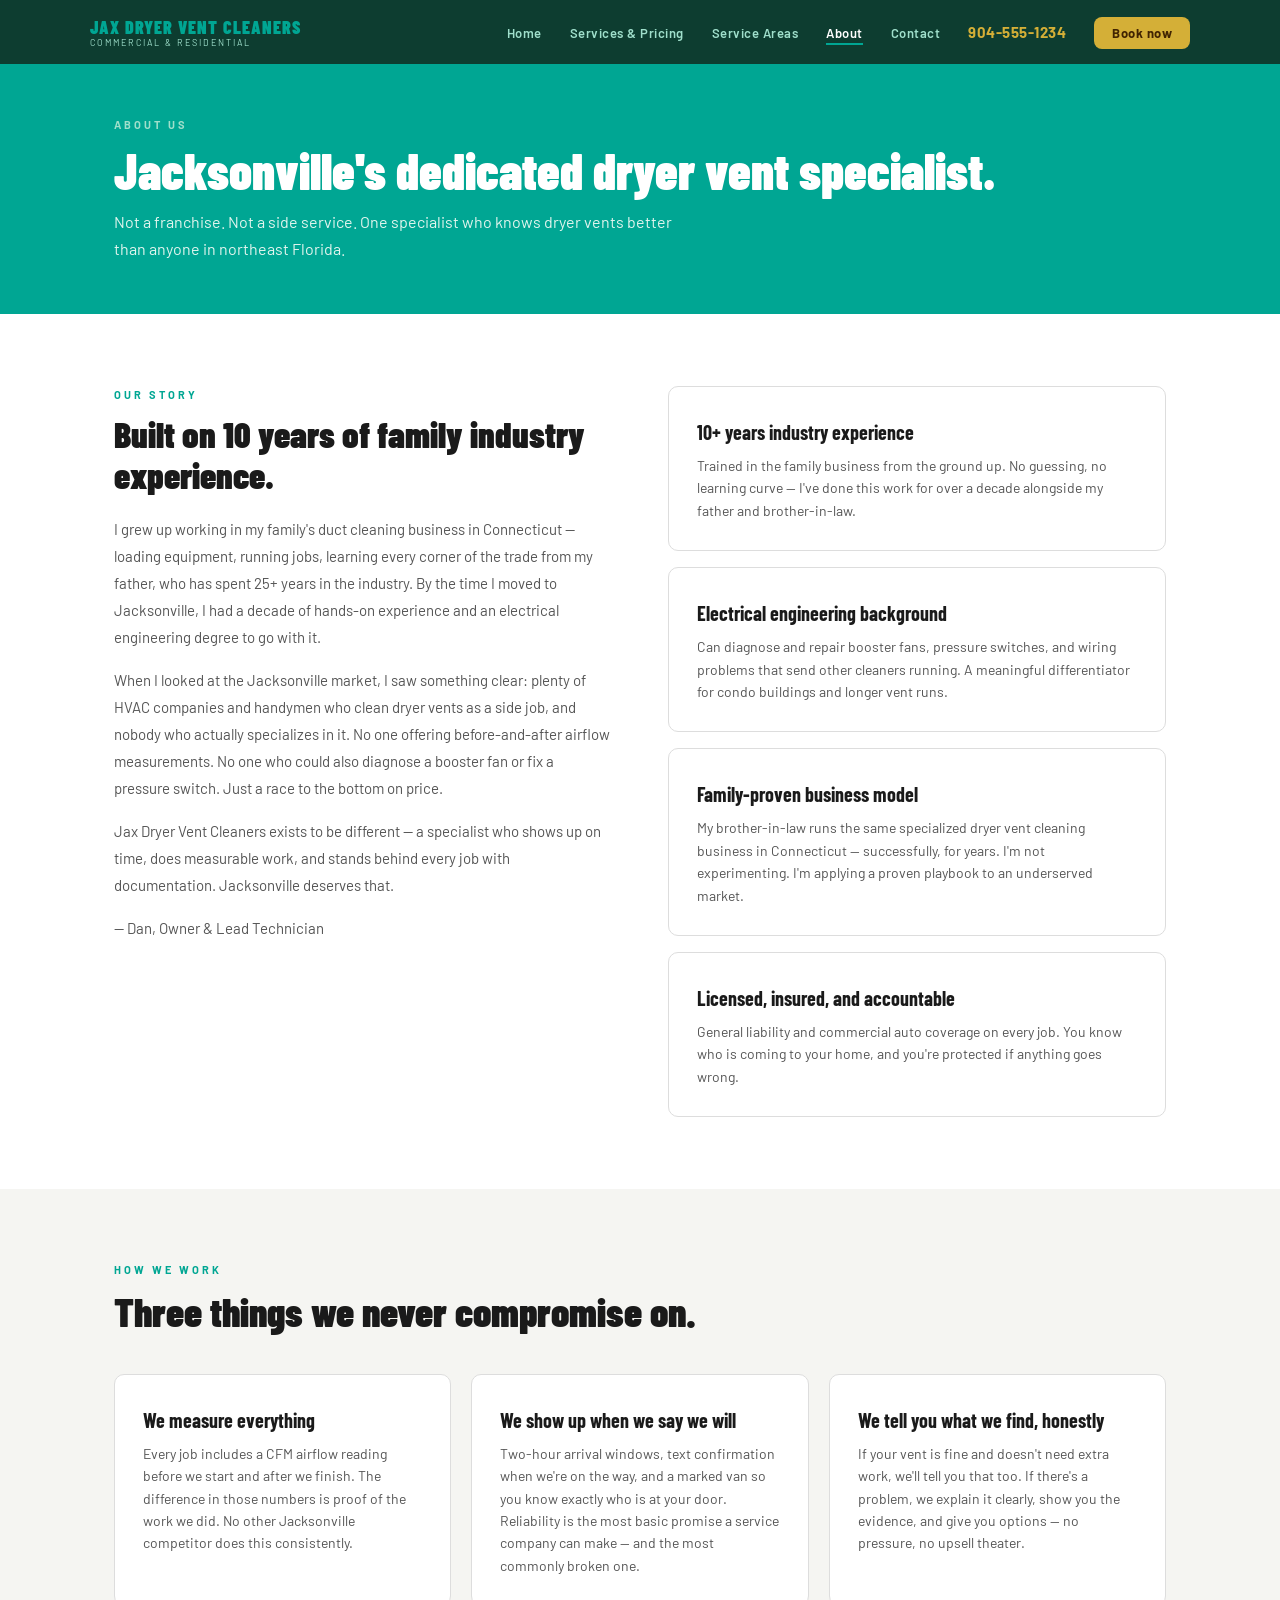
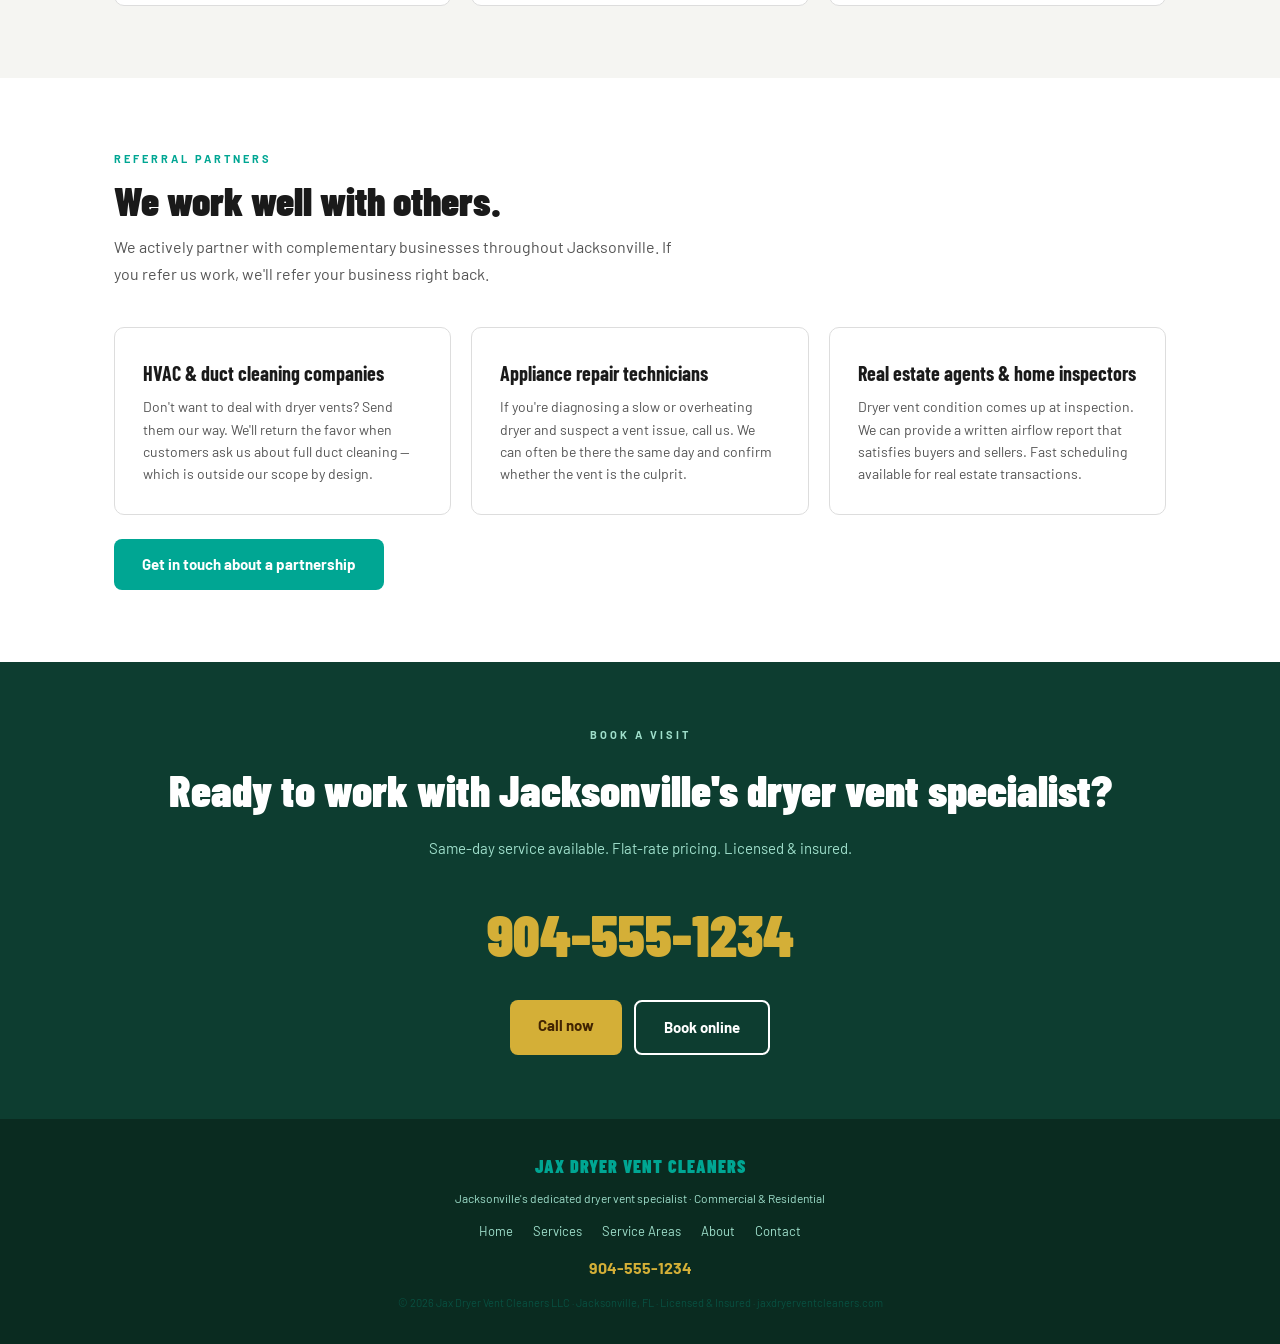
==== about.html @ aee95000 "Initial website build with Claude" ====
<!DOCTYPE html>
<html lang="en">

<!--
  ============================================================================
  JAX DRYER VENT CLEANERS — ABOUT PAGE
  File: about.html

  PURPOSE:
  The About page builds personal trust. In home services, customers invite you
  into their home — they want to know who is coming. This page answers that.
  It also establishes credibility with the family industry background,
  engineering credentials, and the CT business proof of concept.

  PAGE SECTIONS (in order):
  1.  <head>            SEO meta tags
  2.  Nav               Injected by components.js
  3.  Page hero         Teal header
  4.  Our story         Two-column: founder story (left) + credential cards (right)
  5.  Our values        3-card section: measure, on time, honest
  6.  Referral partners 3-card section: HVAC, appliance repair, real estate
  7.  CTA band          Dark section with phone number
  8.  Footer            Injected by components.js

  QUICK CHANGE GUIDE:
  ─────────────────────────────────────────────────────────────
  Update the founder story     → edit <p> tags in the OUR STORY left column
  Update your name             → search "Dan" and replace throughout
  Add a credential card        → copy a .service-card in the right column
  Add a referral partner type  → copy a .service-card in REFERRAL PARTNERS
  ─────────────────────────────────────────────────────────────
  ============================================================================
-->

<head>
  <meta charset="UTF-8">
  <meta name="viewport" content="width=device-width, initial-scale=1.0">

  <!-- SEO: Title — includes location + specialty -->
  <title>About Us | Jax Dryer Vent Cleaners Jacksonville FL</title>

  <!-- SEO: Description — emphasizes credentials and experience -->
  <meta name="description" content="Meet Dan, owner of Jax Dryer Vent Cleaners. Jacksonville's dedicated dryer vent specialist with 10+ years industry experience and an electrical engineering background.">

  <!-- SEO: Canonical URL — update to your real domain before launch -->
  <link rel="canonical" href="https://www.jaxdryerventcleaners.com/about.html">

  <link rel="stylesheet" href="style.css">
</head>

<body>

  <!-- ════════════════════════════════════════════════════════════════════
       SECTION 1 — NAVIGATION (injected by components.js)
       ════════════════════════════════════════════════════════════════════ -->
  <div id="nav-placeholder"></div>


  <!-- ════════════════════════════════════════════════════════════════════
       SECTION 2 — PAGE HERO
       ════════════════════════════════════════════════════════════════════ -->
  <section class="page-hero">
    <div class="container">
      <div class="section-label section-label-light">About us</div>
      <h1>Jacksonville's dedicated dryer vent specialist.</h1>
      <p>Not a franchise. Not a side service. One specialist who knows dryer vents better than anyone in northeast Florida.</p>
    </div>
  </section>


  <!-- ════════════════════════════════════════════════════════════════════
       SECTION 3 — OUR STORY
       Two-column layout:
       LEFT  → Personal founder story in paragraphs
       RIGHT → Credential/strength cards

       TO UPDATE THE STORY: edit the <p> tags in the left column
       TO ADD A CREDENTIAL: copy a .service-card div in the right column
       ════════════════════════════════════════════════════════════════════ -->
  <section class="section">
    <div class="container">
      <div style="display:grid; grid-template-columns:1fr 1fr; gap:56px; align-items:start;">

        <!-- ── LEFT COLUMN: Founder story ── -->
        <div>
          <div class="section-label">Our story</div>
          <h2 style="font-family:'Barlow Condensed',sans-serif; font-size:36px; font-weight:900; line-height:1.15; margin-bottom:20px;">
            Built on 10 years of family industry experience.
          </h2>

          <!-- Paragraph 1: Background — edit with your actual story -->
          <p style="font-size:15px; color:var(--text-muted); line-height:1.8; margin-bottom:16px;">
            I grew up working in my family's duct cleaning business in Connecticut —
            loading equipment, running jobs, learning every corner of the trade from
            my father, who has spent 25+ years in the industry. By the time I moved
            to Jacksonville, I had a decade of hands-on experience and an electrical
            engineering degree to go with it.
          </p>

          <!-- Paragraph 2: Market opportunity — why Jacksonville specifically -->
          <p style="font-size:15px; color:var(--text-muted); line-height:1.8; margin-bottom:16px;">
            When I looked at the Jacksonville market, I saw something clear: plenty
            of HVAC companies and handymen who clean dryer vents as a side job, and
            nobody who actually specializes in it. No one offering before-and-after
            airflow measurements. No one who could also diagnose a booster fan or
            fix a pressure switch. Just a race to the bottom on price.
          </p>

          <!-- Paragraph 3: Mission -->
          <p style="font-size:15px; color:var(--text-muted); line-height:1.8; margin-bottom:16px;">
            Jax Dryer Vent Cleaners exists to be different — a specialist who shows
            up on time, does measurable work, and stands behind every job with
            documentation. Jacksonville deserves that.
          </p>

          <!-- Founder sign-off — update "Dan" with your actual name -->
          <p style="font-size:15px; color:var(--text-muted); line-height:1.8;">
            &mdash; Dan, Owner &amp; Lead Technician
          </p>
        </div>

        <!-- ── RIGHT COLUMN: Credential cards ── -->
        <!-- TO ADD A CREDENTIAL: copy a .service-card div below -->
        <div style="display:flex; flex-direction:column; gap:16px;">

          <!-- Credential 1: Industry experience -->
          <div class="service-card">
            <h3>10+ years industry experience</h3>
            <p>Trained in the family business from the ground up. No guessing, no learning curve — I've done this work for over a decade alongside my father and brother-in-law.</p>
          </div>

          <!-- Credential 2: Engineering background -->
          <div class="service-card">
            <h3>Electrical engineering background</h3>
            <p>Can diagnose and repair booster fans, pressure switches, and wiring problems that send other cleaners running. A meaningful differentiator for condo buildings and longer vent runs.</p>
          </div>

          <!-- Credential 3: Proven business model -->
          <div class="service-card">
            <h3>Family-proven business model</h3>
            <p>My brother-in-law runs the same specialized dryer vent cleaning business in Connecticut — successfully, for years. I'm not experimenting. I'm applying a proven playbook to an underserved market.</p>
          </div>

          <!-- Credential 4: Insurance / professionalism -->
          <div class="service-card">
            <h3>Licensed, insured, and accountable</h3>
            <p>General liability and commercial auto coverage on every job. You know who is coming to your home, and you're protected if anything goes wrong.</p>
          </div>

        </div><!-- end right column -->

      </div><!-- end two-column grid -->
    </div>
  </section>


  <!-- ════════════════════════════════════════════════════════════════════
       SECTION 4 — OUR VALUES
       3 non-negotiable standards. Addresses the #1 home service complaints:
       - Didn't show up on time
       - Can't prove the work was done
       - Felt pressured to spend more

       TO ADD A VALUE: copy a .service-card div
       TO REMOVE A VALUE: delete a .service-card div
       ════════════════════════════════════════════════════════════════════ -->
  <section class="section section-gray">
    <div class="container">

      <div class="section-header">
        <div class="section-label">How we work</div>
        <h2>Three things we never compromise on.</h2>
      </div>

      <div class="service-grid">

        <!-- Value 1: Measurement -->
        <div class="service-card">
          <h3>We measure everything</h3>
          <p>Every job includes a CFM airflow reading before we start and after we finish. The difference in those numbers is proof of the work we did. No other Jacksonville competitor does this consistently.</p>
        </div>

        <!-- Value 2: Punctuality -->
        <div class="service-card">
          <h3>We show up when we say we will</h3>
          <p>Two-hour arrival windows, text confirmation when we're on the way, and a marked van so you know exactly who is at your door. Reliability is the most basic promise a service company can make — and the most commonly broken one.</p>
        </div>

        <!-- Value 3: Honesty -->
        <div class="service-card">
          <h3>We tell you what we find, honestly</h3>
          <p>If your vent is fine and doesn't need extra work, we'll tell you that too. If there's a problem, we explain it clearly, show you the evidence, and give you options — no pressure, no upsell theater.</p>
        </div>

      </div><!-- end .service-grid -->
    </div>
  </section>


  <!-- ════════════════════════════════════════════════════════════════════
       SECTION 5 — REFERRAL PARTNERS
       Explains the cross-referral strategy.
       Based on Steve's advice: HVAC companies, appliance repair, real estate agents.

       TO ADD A PARTNER TYPE: copy a .service-card div
       TO REMOVE A PARTNER TYPE: delete a .service-card div
       ════════════════════════════════════════════════════════════════════ -->
  <section class="section">
    <div class="container">

      <div class="section-header">
        <div class="section-label">Referral partners</div>
        <h2>We work well with others.</h2>
        <p>We actively partner with complementary businesses throughout Jacksonville. If you refer us work, we'll refer your business right back.</p>
      </div>

      <div class="service-grid">

        <!-- Partner type 1: HVAC / duct cleaners -->
        <div class="service-card">
          <h3>HVAC &amp; duct cleaning companies</h3>
          <p>Don't want to deal with dryer vents? Send them our way. We'll return the favor when customers ask us about full duct cleaning — which is outside our scope by design.</p>
        </div>

        <!-- Partner type 2: Appliance repair -->
        <div class="service-card">
          <h3>Appliance repair technicians</h3>
          <p>If you're diagnosing a slow or overheating dryer and suspect a vent issue, call us. We can often be there the same day and confirm whether the vent is the culprit.</p>
        </div>

        <!-- Partner type 3: Real estate / home inspectors -->
        <div class="service-card">
          <h3>Real estate agents &amp; home inspectors</h3>
          <p>Dryer vent condition comes up at inspection. We can provide a written airflow report that satisfies buyers and sellers. Fast scheduling available for real estate transactions.</p>
        </div>

      </div><!-- end .service-grid -->

      <!-- CTA to contact page for partnership inquiries -->
      <div style="margin-top:24px;">
        <a href="contact.html" class="btn btn-teal">Get in touch about a partnership</a>
      </div>

    </div>
  </section>


  <!-- ════════════════════════════════════════════════════════════════════
       SECTION 6 — CTA BAND
       ════════════════════════════════════════════════════════════════════ -->
  <section class="cta-band">
    <div class="container">
      <div class="section-label section-label-light">Book a visit</div>
      <h2>Ready to work with Jacksonville's dryer vent specialist?</h2>
      <p>Same-day service available. Flat-rate pricing. Licensed &amp; insured.</p>
      <a href="tel:9045551234" class="cta-phone">904-555-1234</a>
      <div style="display:flex; gap:12px; justify-content:center; flex-wrap:wrap;">
        <a href="tel:9045551234" class="btn btn-gold">Call now</a>
        <a href="contact.html"   class="btn btn-outline">Book online</a>
      </div>
    </div>
  </section>


  <!-- ════════════════════════════════════════════════════════════════════
       SECTION 7 — FOOTER (injected by components.js)
       ════════════════════════════════════════════════════════════════════ -->
  <div id="footer-placeholder"></div>
  <script src="components.js"></script>

</body>
</html>
---- style.css ----
/* ==========================================================================
   JAX DRYER VENT CLEANERS — MAIN STYLESHEET
   File: style.css
   
   TABLE OF CONTENTS:
   1.  FONTS & BRAND COLORS (CSS Variables)
   2.  RESET & BASE STYLES
   3.  NAVIGATION — desktop
   4.  NAVIGATION — mobile hamburger
   5.  BUTTONS
   6.  SECTION LABELS (small uppercase eyebrow text)
   7.  HERO — homepage full hero
   8.  HERO TRUST BADGES
   9.  STATS BAR
   10. SECTION WRAPPERS
   11. SERVICE CARDS
   12. HOW IT WORKS STEPS
   13. REVIEW CARDS
   14. SERVICE AREA PILLS
   15. CTA BAND (bottom of every page)
   16. FOOTER
   17. INNER PAGE HERO (non-homepage pages)
   18. CONTACT PAGE — layout grid
   19. CONTACT PAGE — form inputs
   20. CONTACT PAGE — contact info sidebar
   21. JOBBER EMBED SECTION ← READ THIS
   22. PRICING CARDS (services page)
   23. MOBILE RESPONSIVE OVERRIDES
   ========================================================================== */


/* ==========================================================================
   1. FONTS & BRAND COLORS

   BRAND COLORS — Jaguars-inspired palette:
   --teal       → primary brand color (buttons, headings, accents)
   --teal-dark  → nav, footer, dark sections
   --gold       → accent color (phone numbers, CTA buttons)
   --white      → card backgrounds, text on dark backgrounds

   TO CHANGE A COLOR SITE-WIDE: edit the hex value here — it updates everywhere.
   Example: to change main teal, edit "--teal: #00A693;" below.

   FONTS (loaded from Google Fonts — requires internet):
   - Barlow Condensed 700/900 → headings, logo, large display text
   - Barlow 400/600/700       → body text, nav links, buttons
   ========================================================================== */

@import url('https://fonts.googleapis.com/css2?family=Barlow:wght@400;600;700;900&family=Barlow+Condensed:wght@700;900&display=swap');

:root {
  /* Primary brand colors */
  --teal:       #00A693;   /* main teal — buttons, links, icons */
  --teal-dark:  #0D3D30;   /* dark teal — nav, footer, dark sections */
  --teal-mid:   #085041;   /* mid teal — dividers inside dark sections */
  --teal-light: #E1F5EE;   /* light teal — card backgrounds, area pills */
  --teal-soft:  #9FDFCB;   /* soft teal — muted text on dark backgrounds */

  /* Accent color */
  --gold:       #D4AF37;   /* gold — phone numbers, CTA buttons, highlights */
  --gold-dark:  #412402;   /* dark gold — text ON gold buttons */

  /* Neutrals */
  --black:      #1a1a1a;   /* near-black — primary body text */
  --gray:       #f5f5f2;   /* off-white — alternating section backgrounds */
  --text:       #1a1a1a;   /* body text color */
  --text-muted: #555555;   /* secondary/muted text */
  --white:      #ffffff;

  /* Layout */
  --max:    1100px;        /* max content width — increase to widen the site */
  --radius: 8px;           /* default border radius for cards, buttons, inputs */
}


/* ==========================================================================
   2. RESET & BASE STYLES
   Removes browser defaults and sets global font/color.
   DO NOT change unless you know what you are doing.
   ========================================================================== */

* { box-sizing: border-box; margin: 0; padding: 0; }

html { scroll-behavior: smooth; }

body {
  font-family: 'Barlow', sans-serif;
  font-size: 16px;
  line-height: 1.7;
  color: var(--text);
  background: var(--white);
}

a { color: inherit; text-decoration: none; }
img { max-width: 100%; display: block; }

/* Centered content wrapper — used inside every section */
.container {
  max-width: var(--max);
  margin: 0 auto;
  padding: 0 24px;
}


/* ==========================================================================
   3. NAVIGATION — DESKTOP
   Sticky nav bar that stays at top while scrolling.
   Left: logo | Right: nav links, phone number, "Book now" button

   TO CHANGE NAV HEIGHT:       edit height in .nav-inner
   TO CHANGE NAV BACKGROUND:   edit background in nav {}
   TO ADD A NAV LINK:          edit components.js — the navHTML string
   ========================================================================== */

nav {
  background: var(--teal-dark);
  padding: 0 24px;
  position: sticky;
  top: 0;
  z-index: 100; /* sits above all page content while scrolling */
}

.nav-inner {
  max-width: var(--max);
  margin: 0 auto;
  display: flex;
  align-items: center;
  justify-content: space-between;
  height: 64px; /* ← change nav height here */
}

/* Logo group — left side */
.nav-logo { display: flex; align-items: center; gap: 10px; }
.nav-logo-text { display: flex; flex-direction: column; }

/* "JAX DRYER VENT CLEANERS" in teal */
.nav-logo-name {
  font-family: 'Barlow Condensed', sans-serif;
  font-size: 18px;
  font-weight: 900;
  color: var(--teal);
  letter-spacing: 1px;
  line-height: 1;
}

/* "COMMERCIAL & RESIDENTIAL" sub-line under logo */
.nav-logo-sub {
  font-size: 9px;
  color: var(--teal-soft);
  letter-spacing: 2px;
  line-height: 1;
  margin-top: 2px;
}

/* Nav links list — right side */
.nav-links {
  display: flex;
  align-items: center;
  gap: 28px; /* spacing between nav items */
  list-style: none;
}

.nav-links a {
  color: var(--teal-soft);
  font-size: 13px;
  font-weight: 600;
  letter-spacing: 0.5px;
  transition: color 0.2s;
}

.nav-links a:hover { color: var(--white); }

/* Gold phone number displayed in nav */
.nav-phone {
  color: var(--gold) !important;
  font-size: 15px !important;
  font-weight: 700 !important;
}

/* "Book now" gold pill button in nav */
.nav-cta {
  background: var(--gold);
  color: var(--gold-dark) !important;
  padding: 8px 18px;
  border-radius: var(--radius);
  font-weight: 700 !important;
}


/* ==========================================================================
   4. NAVIGATION — MOBILE HAMBURGER
   Hidden on desktop, shown on mobile (breakpoint in section 23).
   The mobile dropdown menu appears below the nav when hamburger is tapped.
   Toggle logic is in components.js → toggleMobileNav()
   ========================================================================== */

.nav-hamburger {
  display: none; /* shown only on mobile via media query */
  flex-direction: column;
  gap: 5px;
  cursor: pointer;
  padding: 4px;
}

/* Three horizontal bars of the hamburger icon */
.nav-hamburger span {
  display: block;
  width: 22px;
  height: 2px;
  background: var(--teal-soft);
  border-radius: 2px;
}


/* ==========================================================================
   5. BUTTONS
   Four styles used throughout the site:

   .btn-gold    → gold background, dark text  — primary CTA ("Call now")
   .btn-white   → white background, dark text — secondary on dark sections
   .btn-outline → transparent, white border   — secondary on teal/dark sections
   .btn-teal    → teal background, white text — secondary on white sections

   USAGE: <a href="tel:9045551234" class="btn btn-gold">Call now</a>
   ========================================================================== */

.btn {
  display: inline-block;
  padding: 13px 28px;
  border-radius: var(--radius);
  font-family: 'Barlow', sans-serif;
  font-size: 15px;
  font-weight: 700;
  cursor: pointer;
  transition: opacity 0.2s, transform 0.1s;
  border: none;
}

.btn:hover  { opacity: 0.9; }
.btn:active { transform: scale(0.98); }

.btn-gold    { background: var(--gold);   color: var(--gold-dark); }
.btn-white   { background: var(--white);  color: var(--teal-dark); }
.btn-outline { background: transparent;   color: var(--white); border: 2px solid var(--white); }
.btn-teal    { background: var(--teal);   color: var(--white); }


/* ==========================================================================
   6. SECTION LABELS
   Small ALL-CAPS eyebrow text above section headings.
   Example: "WHAT WE DO" sits above "Not a side service. It's all we do."

   .section-label       → teal  — use on white or gray sections
   .section-label-light → soft teal — use on dark or teal sections
   ========================================================================== */

.section-label {
  font-size: 11px;
  font-weight: 700;
  letter-spacing: 3px;
  color: var(--teal);
  text-transform: uppercase;
  margin-bottom: 8px;
}

.section-label-light { color: var(--teal-soft); }


/* ==========================================================================
   7. HERO — HOMEPAGE
   Large teal header section on index.html only.
   Contains: eyebrow label | H1 headline | subheading | CTA buttons | trust badges

   TO CHANGE HERO BACKGROUND: edit background in .hero {}
   TO CHANGE H1 SIZE: edit font-size in .hero h1 — uses clamp() for responsive sizing
   The <span> inside H1 renders gold — used to highlight "Jacksonville, FL"
   ========================================================================== */

.hero {
  background: var(--teal);
  padding: 72px 24px 64px;
}

.hero-inner {
  max-width: var(--max);
  margin: 0 auto;
}

.hero h1 {
  font-family: 'Barlow Condensed', sans-serif;
  font-size: clamp(36px, 5vw, 58px); /* responsive: min 36px → scales → max 58px */
  font-weight: 900;
  color: var(--white);
  line-height: 1.1;
  max-width: 720px;
  margin-bottom: 16px;
}

/* Gold highlighted text inside H1 e.g. "Jacksonville, FL" */
.hero h1 span { color: var(--gold); }

.hero-sub {
  font-size: 17px;
  color: var(--teal-light);
  max-width: 580px;
  margin-bottom: 28px;
  line-height: 1.6;
}

/* Wraps the two CTA buttons (Call + Book online) */
.hero-buttons {
  display: flex;
  gap: 12px;
  flex-wrap: wrap;
  margin-bottom: 32px;
}


/* ==========================================================================
   8. HERO TRUST BADGES
   Small gold-dot + text items below the hero CTA buttons.
   Example: "● Same-day available"

   TO ADD A BADGE: copy a .trust-item div in index.html hero section
   ========================================================================== */

.hero-trust { display: flex; gap: 20px; flex-wrap: wrap; }

.trust-item {
  display: flex;
  align-items: center;
  gap: 6px;
  font-size: 13px;
  color: var(--teal-light);
}

/* Gold dot before each trust item text */
.trust-dot {
  width: 7px;
  height: 7px;
  background: var(--gold);
  border-radius: 50%;
  flex-shrink: 0; /* prevents squishing */
}


/* ==========================================================================
   9. STATS BAR
   Dark band directly below the hero showing key business numbers.
   Example: "$149 STARTING PRICE | 5.0★ GOOGLE RATING | Same day AVAILABLE"

   TO UPDATE NUMBERS: edit the .stat-num text in index.html stats-bar section
   TO ADD A STAT: copy a .stat div in index.html
   TO REMOVE A STAT: delete a .stat div — remaining stats space automatically
   ========================================================================== */

.stats-bar {
  background: var(--teal-dark);
  padding: 20px 24px;
}

.stats-inner {
  max-width: var(--max);
  margin: 0 auto;
  display: flex;
  justify-content: center;
  flex-wrap: wrap;
}

.stat {
  text-align: center;
  padding: 8px 32px;
  border-right: 0.5px solid var(--teal-mid); /* divider between stats */
}

.stat:last-child { border-right: none; } /* no divider after last stat */

/* Large number/value e.g. "$149" or "5.0★" */
.stat-num {
  font-family: 'Barlow Condensed', sans-serif;
  font-size: 26px;
  font-weight: 900;
  color: var(--gold);
  line-height: 1;
}

/* Small label below number e.g. "STARTING PRICE" */
.stat-label {
  font-size: 9px;
  color: var(--teal-soft);
  letter-spacing: 2px;
  text-transform: uppercase;
  margin-top: 3px;
}


/* ==========================================================================
   10. SECTION WRAPPERS
   Base styles for all content sections. Three background variants:

   .section      → white background (default)
   .section-gray → off-white/gray (use to alternate section backgrounds)
   .section-dark → dark teal (used sparingly — CTA sections)

   TO CHANGE SECTION PADDING: edit padding in .section {}
   ========================================================================== */

.section      { padding: 72px 24px; }
.section-gray { background: var(--gray); }
.section-dark { background: var(--teal-dark); }

/* Section header group: label + h2 + optional intro paragraph */
.section-header { margin-bottom: 40px; }

.section-header h2 {
  font-family: 'Barlow Condensed', sans-serif;
  font-size: clamp(28px, 4vw, 40px);
  font-weight: 900;
  color: var(--text);
  line-height: 1.15;
}

/* On dark sections, heading flips to white automatically */
.section-dark .section-header h2 { color: var(--white); }

.section-header p {
  font-size: 16px;
  color: var(--text-muted);
  max-width: 560px;
  margin-top: 10px;
}

/* On dark sections, paragraph flips to soft teal automatically */
.section-dark .section-header p { color: var(--teal-soft); }


/* ==========================================================================
   11. SERVICE CARDS
   Responsive card grid used on index.html and services.html.
   Auto-fits to 1, 2, or 3 columns based on available width.

   TO ADD A CARD: copy a .service-card div in the HTML
   TO CHANGE COLUMN COUNT: edit minmax(260px, 1fr) — lower = more columns
   ========================================================================== */

.service-grid {
  display: grid;
  grid-template-columns: repeat(auto-fit, minmax(260px, 1fr));
  gap: 20px;
}

.service-card {
  background: var(--white);
  border: 0.5px solid #ddd;
  border-radius: 10px;
  padding: 28px;
  transition: border-color 0.2s;
}

.service-card:hover { border-color: var(--teal); } /* teal border on hover */

/* Square teal icon container at top of card */
.service-icon {
  width: 44px;
  height: 44px;
  background: var(--teal-light);
  border-radius: var(--radius);
  display: flex;
  align-items: center;
  justify-content: center;
  margin-bottom: 14px;
}

.service-card h3 {
  font-family: 'Barlow Condensed', sans-serif;
  font-size: 20px;
  font-weight: 700;
  color: var(--text);
  margin-bottom: 6px;
}

.service-card p { font-size: 14px; color: var(--text-muted); line-height: 1.6; }

/* Teal price shown at bottom of card e.g. "From $149" */
.service-price { margin-top: 14px; font-size: 15px; font-weight: 700; color: var(--teal); }


/* ==========================================================================
   12. HOW IT WORKS — NUMBERED STEPS
   Vertical list with teal numbered circles. Used on index.html.

   TO ADD A STEP: copy a .step div in the HTML, update the number
   TO CHANGE STEP NUMBER COLOR: edit background in .step-num {}
   ========================================================================== */

.steps { display: flex; flex-direction: column; gap: 24px; max-width: 640px; }
.step  { display: flex; gap: 18px; align-items: flex-start; }

/* Teal circle with the step number */
.step-num {
  min-width: 36px;
  height: 36px;
  background: var(--teal);
  border-radius: 50%;
  display: flex;
  align-items: center;
  justify-content: center;
  font-weight: 900;
  font-size: 15px;
  color: var(--white);
  flex-shrink: 0; /* prevents circle from being squished by long text */
}

.step h3 { font-size: 16px; font-weight: 700; color: var(--text); margin-bottom: 4px; }
.step p  { font-size: 14px; color: var(--text-muted); line-height: 1.6; }


/* ==========================================================================
   13. REVIEW CARDS
   Five gold stars + italic quote + reviewer name/location. Used on index.html.

   TO ADD A REVIEW: copy a .review-card div in index.html
   IMPORTANT: Replace placeholder reviews with real customer quotes ASAP.
   Real reviews with real neighborhood names (e.g. "Ponte Vedra Beach") help SEO.
   ========================================================================== */

.reviews-grid {
  display: grid;
  grid-template-columns: repeat(auto-fit, minmax(280px, 1fr));
  gap: 18px;
}

.review-card {
  background: var(--white);
  border: 0.5px solid #ddd;
  border-radius: 10px;
  padding: 22px;
}

/* Row of 5 gold stars */
.stars { display: flex; gap: 3px; margin-bottom: 10px; }

/* Individual star shape via CSS clip-path polygon */
.star {
  width: 14px;
  height: 14px;
  background: var(--gold);
  clip-path: polygon(50% 0%, 61% 35%, 98% 35%, 68% 57%, 79% 91%, 50% 70%, 21% 91%, 32% 57%, 2% 35%, 39% 35%);
}

.review-text  { font-size: 14px; color: var(--text); line-height: 1.6; margin-bottom: 12px; font-style: italic; }
.reviewer     { font-size: 12px; color: var(--text-muted); font-weight: 600; }


/* ==========================================================================
   14. SERVICE AREA PILLS
   Teal-tinted badge showing each service neighborhood.
   Used on index.html (preview) and areas.html (full list).

   TO ADD AN AREA: copy a .area-pill div and update the neighborhood name
   ========================================================================== */

.areas-grid {
  display: grid;
  grid-template-columns: repeat(auto-fit, minmax(180px, 1fr));
  gap: 10px;
}

.area-pill {
  background: var(--teal-light);
  color: var(--teal-dark);
  padding: 10px 16px;
  border-radius: var(--radius);
  font-size: 14px;
  font-weight: 600;
  text-align: center;
}


/* ==========================================================================
   15. CTA BAND
   Dark call-to-action section at the bottom of every page.
   Contains: eyebrow label | heading | subtitle | large phone number | buttons

   TO UPDATE PHONE NUMBER SITE-WIDE:
   1. Find all instances of "904-555-1234" across all HTML files
   2. Replace with your real number (formatted with dashes for display)
   3. Also update href="tel:9045551234" (no dashes) on all <a> tags
   ========================================================================== */

.cta-band {
  background: var(--teal-dark);
  padding: 64px 24px;
  text-align: center;
}

.cta-band h2 {
  font-family: 'Barlow Condensed', sans-serif;
  font-size: clamp(28px, 4vw, 44px);
  font-weight: 900;
  color: var(--white);
  margin-bottom: 8px;
}

/* Large gold phone number — most prominent element in the CTA */
.cta-phone {
  font-family: 'Barlow Condensed', sans-serif;
  font-size: clamp(36px, 6vw, 58px);
  font-weight: 900;
  color: var(--gold);
  margin: 16px 0;
  display: block;
}

.cta-band p { color: var(--teal-soft); font-size: 15px; margin-bottom: 24px; }


/* ==========================================================================
   16. FOOTER
   Site-wide footer with logo, nav links, phone, and copyright notice.
   The footer HTML is rendered by components.js — edit that file to change content.

   TO CHANGE COPYRIGHT YEAR: edit the footer template in components.js
   ========================================================================== */

footer {
  background: #0a2b20; /* slightly darker than --teal-dark for visual depth */
  padding: 32px 24px;
  text-align: center;
}

.footer-inner { max-width: var(--max); margin: 0 auto; }

.footer-name {
  font-family: 'Barlow Condensed', sans-serif;
  font-size: 18px;
  font-weight: 900;
  color: var(--teal);
  letter-spacing: 1px;
  margin-bottom: 6px;
}

.footer-links { display: flex; gap: 20px; justify-content: center; flex-wrap: wrap; margin: 12px 0; }
.footer-links a { color: var(--teal-soft); font-size: 13px; transition: color 0.2s; }
.footer-links a:hover { color: var(--white); }
.footer-copy { font-size: 11px; color: var(--teal-mid); margin-top: 12px; }


/* ==========================================================================
   17. INNER PAGE HERO
   Smaller teal hero used at the top of all pages EXCEPT the homepage.
   Used on: services.html, areas.html, about.html, contact.html

   Contains: eyebrow label | H1 | optional subtitle paragraph
   ========================================================================== */

.page-hero { background: var(--teal); padding: 52px 24px; }

.page-hero h1 {
  font-family: 'Barlow Condensed', sans-serif;
  font-size: clamp(32px, 5vw, 50px);
  font-weight: 900;
  color: var(--white);
  line-height: 1.1;
}

.page-hero p { color: var(--teal-light); font-size: 16px; margin-top: 10px; max-width: 560px; }


/* ==========================================================================
   18. CONTACT PAGE — LAYOUT GRID
   Two-column layout on contact.html:
   Left column  → Jobber embed form (or fallback form before Jobber is set up)
   Right column → direct contact info (phone, email, hours, address)

   Stacks to single column on mobile — see breakpoint in section 23.
   ========================================================================== */

.contact-grid {
  display: grid;
  grid-template-columns: 1fr 1fr;
  gap: 48px;
  align-items: start;
}


/* ==========================================================================
   19. CONTACT PAGE — FORM INPUTS
   Styles for both the Jobber embed wrapper and the fallback contact form.
   These styles still apply to surrounding elements even after Jobber is live.
   ========================================================================== */

.form-group { margin-bottom: 18px; }

.form-group label {
  display: block;
  font-size: 13px;
  font-weight: 600;
  color: var(--text);
  margin-bottom: 6px;
  letter-spacing: 0.3px;
}

.form-group input,
.form-group select,
.form-group textarea {
  width: 100%;
  padding: 11px 14px;
  border: 1px solid #ddd;
  border-radius: var(--radius);
  font-family: 'Barlow', sans-serif;
  font-size: 15px;
  color: var(--text);
  background: var(--white);
  transition: border-color 0.2s;
  outline: none;
}

/* Teal border highlight when field is focused */
.form-group input:focus,
.form-group select:focus,
.form-group textarea:focus { border-color: var(--teal); }

.form-group textarea { min-height: 120px; resize: vertical; }


/* ==========================================================================
   20. CONTACT PAGE — CONTACT INFO SIDEBAR
   Right column on contact.html: phone, email, hours, location info items.
   ========================================================================== */

.contact-info-item { display: flex; gap: 14px; align-items: flex-start; margin-bottom: 24px; }

/* Square teal icon container */
.contact-icon {
  width: 40px;
  height: 40px;
  background: var(--teal-light);
  border-radius: var(--radius);
  display: flex;
  align-items: center;
  justify-content: center;
  flex-shrink: 0;
}

/* Label e.g. "PHONE" or "HOURS" */
.contact-info-item h4 {
  font-size: 13px;
  font-weight: 700;
  color: var(--text-muted);
  letter-spacing: 0.5px;
  margin-bottom: 3px;
  text-transform: uppercase;
}

/* Value e.g. "904-555-1234" */
.contact-info-item p { font-size: 15px; font-weight: 600; color: var(--text); }


/* ==========================================================================
   21. JOBBER EMBED SECTION

   *** READ THIS CAREFULLY BEFORE GOING LIVE ***

   The left column of contact.html shows either:
   A) A placeholder notice (while you set up Jobber)
   B) The live Jobber booking form iframe (once Jobber is configured)

   HOW TO ACTIVATE JOBBER BOOKING EMBED:
   ─────────────────────────────────────
   Step 1: Sign up at getjobber.com → Core plan or higher
   Step 2: In Jobber → Settings → Requests and Bookings
   Step 3: Create your request form, add your services (e.g. "Standard Cleaning $149")
   Step 4: Click "Share" on your form → click "Embed" → copy the iframe code
   Step 5: Open contact.html in a text editor
   Step 6: Find the comment that says "JOBBER EMBED — REPLACE SRC BELOW"
   Step 7: Replace the placeholder src URL with your actual Jobber embed URL
   Step 8: Delete the entire .jobber-placeholder div (the yellow warning box)
   Step 9: Save the file and re-upload to GitHub

   YOUR JOBBER EMBED URL WILL LOOK LIKE:
   https://clienthub.getjobber.com/client_hubs/YOUR-UNIQUE-ID/public/work_request/embedded_new_request

   ALSO DO THESE — HIGH VALUE, FREE:
   ──────────────────────────────────
   • Google Business Profile booking link:
     Jobber → Settings → Requests and Bookings → Share → "Direct link"
     Add this URL to your Google Business Profile as the booking button.
     This lets people book directly from Google Maps — huge for conversions.

   • QR code for business cards and door hangers:
     Take the Jobber direct link URL to qr-code-generator.com
     Download the QR code image and add it to the back of your business cards.
     Customers scan it and go straight to your booking form.

   • Facebook booking button:
     Jobber provides a Facebook-specific tracking link.
     Go to Settings → Requests and Bookings → Share → Facebook icon
     Add this as your Facebook Page's booking button for automatic lead tracking.

   • Automated review requests:
     After every job in Jobber, enable automatic review request texts/emails.
     This is how you build Google reviews fast without manually asking every time.
   ========================================================================== */

/* Outer wrapper around the Jobber iframe */
.jobber-embed-wrapper {
  width: 100%;
  border-radius: var(--radius);
  overflow: hidden;
  border: 1px solid #ddd;
  min-height: 500px; /* prevents layout collapse while iframe loads */
}

/* The Jobber iframe itself */
.jobber-embed-wrapper iframe {
  width: 100%;
  min-height: 600px;
  border: none;
  display: block;
}

/* ── Placeholder box shown BEFORE Jobber is configured ──
   Delete this entire .jobber-placeholder block from contact.html
   once your Jobber iframe is live. */
.jobber-placeholder {
  background: #fffbea;
  border: 2px dashed var(--gold);
  border-radius: var(--radius);
  padding: 32px;
  text-align: center;
}

.jobber-placeholder h3 {
  font-family: 'Barlow Condensed', sans-serif;
  font-size: 22px;
  font-weight: 900;
  color: var(--teal-dark);
  margin-bottom: 8px;
}

.jobber-placeholder p { font-size: 14px; color: var(--text-muted); margin-bottom: 6px; line-height: 1.6; }

/* Code snippet styling inside the placeholder */
.jobber-placeholder code {
  display: block;
  background: #f0f0f0;
  padding: 10px 14px;
  border-radius: 4px;
  font-size: 12px;
  color: var(--teal-dark);
  margin-top: 12px;
  text-align: left;
  word-break: break-all;
}


/* ==========================================================================
   22. PRICING CARDS
   Three-column grid with colored header + itemized feature/price list.
   Used on: services.html

   TO CHANGE A CARD'S HEADER COLOR: add inline style="background:#0D3D30"
   to the .pricing-card-header div (see Annual Plan card for example)
   ========================================================================== */

.pricing-grid {
  display: grid;
  grid-template-columns: repeat(auto-fit, minmax(280px, 1fr));
  gap: 20px;
}

.pricing-card { border: 0.5px solid #ddd; border-radius: 10px; overflow: hidden; }

/* Colored top section — teal by default */
.pricing-card-header { background: var(--teal); padding: 20px 24px; }

.pricing-card-header h3 {
  font-family: 'Barlow Condensed', sans-serif;
  font-size: 22px;
  font-weight: 900;
  color: var(--white);
}

/* Large gold price e.g. "$149" */
.pricing-card-header .price {
  font-family: 'Barlow Condensed', sans-serif;
  font-size: 36px;
  font-weight: 900;
  color: var(--gold);
  line-height: 1;
  margin-top: 4px;
}

/* Small note below price e.g. "Up to 25 ft runs" */
.pricing-card-header .price-note { font-size: 12px; color: var(--teal-light); margin-top: 2px; }

/* White body with the feature list */
.pricing-card-body { background: var(--white); padding: 20px 24px; }

/* Individual feature row */
.pricing-item {
  display: flex;
  justify-content: space-between;
  align-items: center;
  padding: 8px 0;
  border-bottom: 0.5px solid #f0f0f0;
  font-size: 14px;
}

.pricing-item:last-child  { border-bottom: none; }
.pricing-item-name        { color: var(--text); }
.pricing-item-price       { font-weight: 700; color: var(--teal); }


/* ==========================================================================
   23. MOBILE RESPONSIVE OVERRIDES
   Rules that activate on smaller screens (tablets and phones).
   These OVERRIDE the desktop styles defined above.
   DO NOT put new desktop styles in this section.

   768px breakpoint → hides nav links, shows hamburger, reduces padding
   700px breakpoint → stacks contact grid to single column
   ========================================================================== */

/* Tablets and phones (768px and below) */
@media (max-width: 768px) {
  .nav-links     { display: none; } /* hide desktop nav links */
  .nav-hamburger { display: flex; } /* show hamburger icon instead */
  .stat          { padding: 8px 16px; } /* tighten stats so all 4 fit in a row */
  .section       { padding: 48px 20px; } /* reduce section vertical padding */
  .hero          { padding: 48px 20px 44px; }
}

/* Phones only (700px and below) */
@media (max-width: 700px) {
  .contact-grid { grid-template-columns: 1fr; } /* stack contact page to single column */
}
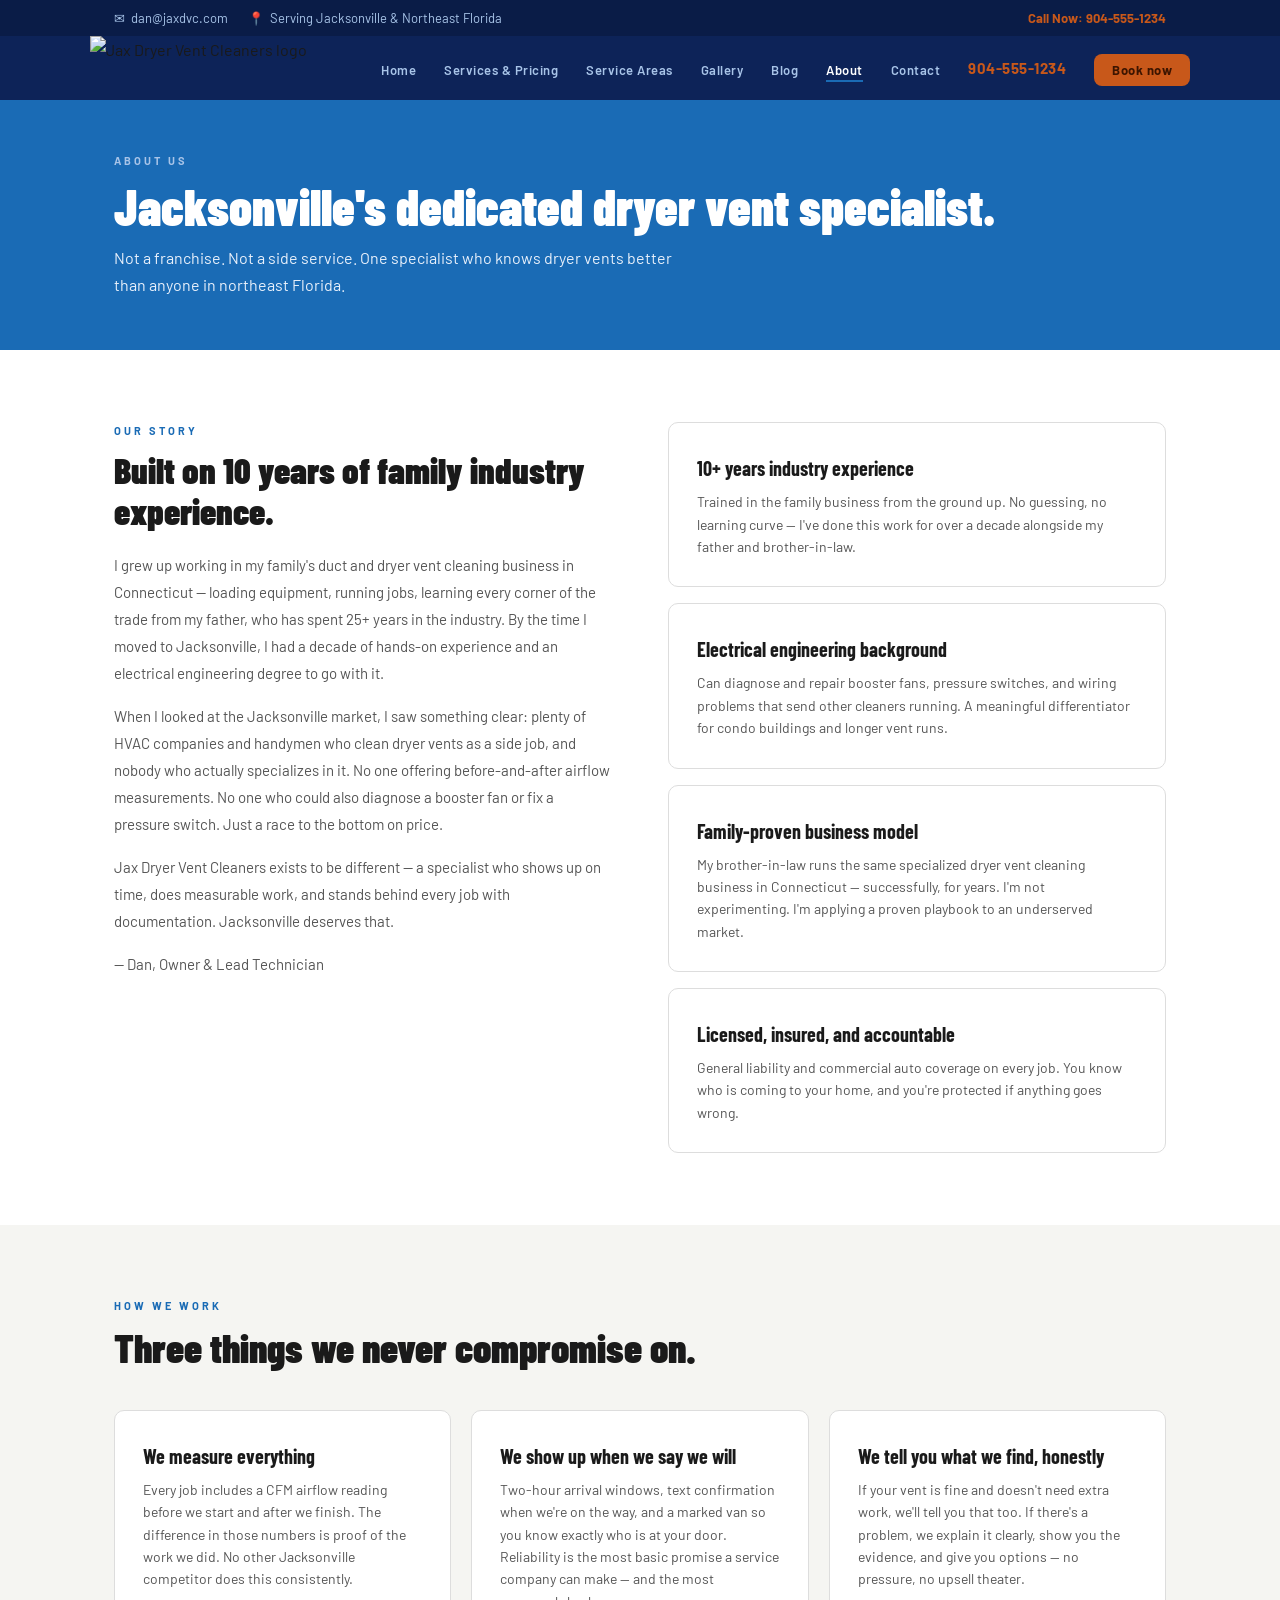
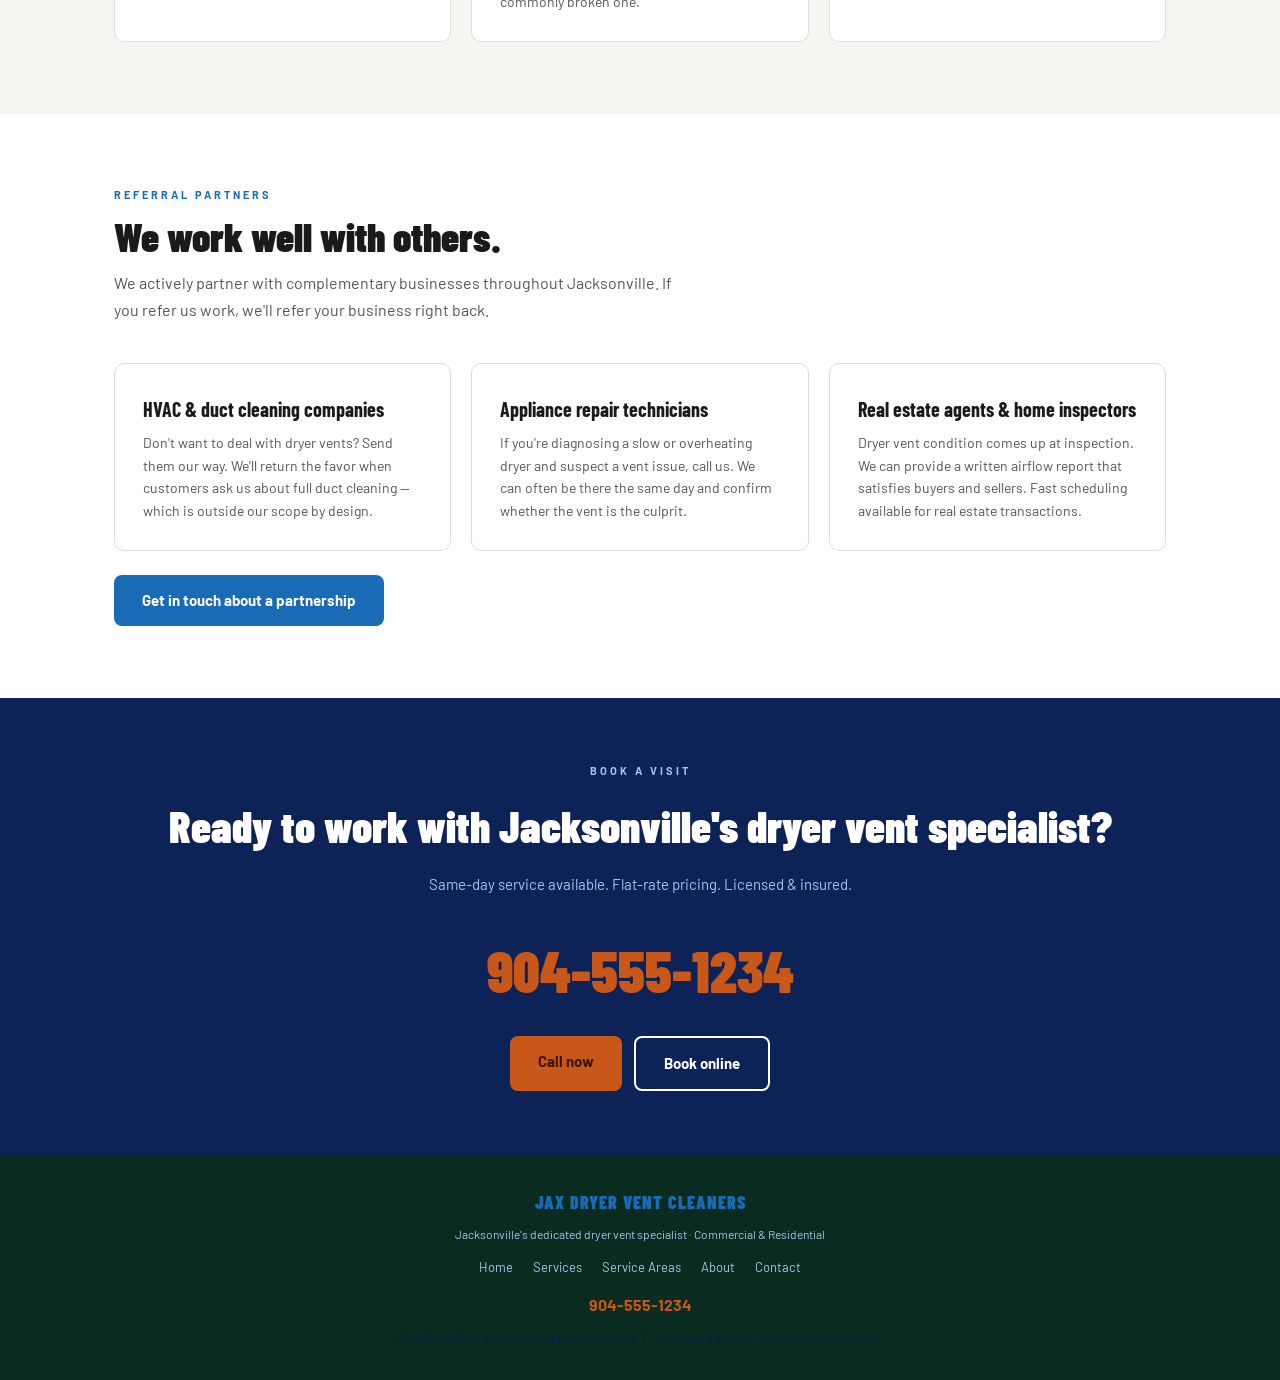
==== commit 3f98fa70: "Background paragraph 1 added dryer vent cleaning to description" ====
--- a/about.html
+++ b/about.html
@@ -90,7 +90,7 @@
 
           <!-- Paragraph 1: Background — edit with your actual story -->
           <p style="font-size:15px; color:var(--text-muted); line-height:1.8; margin-bottom:16px;">
-            I grew up working in my family's duct cleaning business in Connecticut —
+            I grew up working in my family's duct and dryer vent cleaning business in Connecticut —
             loading equipment, running jobs, learning every corner of the trade from
             my father, who has spent 25+ years in the industry. By the time I moved
             to Jacksonville, I had a decade of hands-on experience and an electrical
--- a/style.css
+++ b/style.css
@@ -32,14 +32,14 @@
 /* ==========================================================================
    1. FONTS & BRAND COLORS
 
-   BRAND COLORS — Jaguars-inspired palette:
-   --teal       → primary brand color (buttons, headings, accents)
-   --teal-dark  → nav, footer, dark sections
-   --gold       → accent color (phone numbers, CTA buttons)
+   BRAND COLORS — Logo-matched coastal palette:
+   --teal       → primary brand color (buttons, headings, accents) — cobalt blue
+   --teal-dark  → nav, footer, dark sections — deep navy
+   --gold       → accent color (phone numbers, CTA buttons) — burnt orange
    --white      → card backgrounds, text on dark backgrounds
 
    TO CHANGE A COLOR SITE-WIDE: edit the hex value here — it updates everywhere.
-   Example: to change main teal, edit "--teal: #00A693;" below.
+   Example: to change main blue, edit "--teal: #1A6BB5;" below.
 
    FONTS (loaded from Google Fonts — requires internet):
    - Barlow Condensed 700/900 → headings, logo, large display text
@@ -50,15 +50,15 @@
 
 :root {
   /* Primary brand colors */
-  --teal:       #00A693;   /* main teal — buttons, links, icons */
-  --teal-dark:  #0D3D30;   /* dark teal — nav, footer, dark sections */
-  --teal-mid:   #085041;   /* mid teal — dividers inside dark sections */
-  --teal-light: #E1F5EE;   /* light teal — card backgrounds, area pills */
-  --teal-soft:  #9FDFCB;   /* soft teal — muted text on dark backgrounds */
+  --teal:       #1A6BB5;   /* cobalt blue — buttons, links, icons */
+  --teal-dark:  #0D2358;   /* deep navy — nav, footer, dark sections */
+  --teal-mid:   #0A1C47;   /* darker navy — dividers inside dark sections */
+  --teal-light: #E8F0FB;   /* light blue — card backgrounds, area pills */
+  --teal-soft:  #A8C4E8;   /* soft blue — muted text on dark backgrounds */
 
   /* Accent color */
-  --gold:       #D4AF37;   /* gold — phone numbers, CTA buttons, highlights */
-  --gold-dark:  #412402;   /* dark gold — text ON gold buttons */
+  --gold:       #C8581A;   /* burnt orange — phone numbers, CTA buttons, highlights */
+  --gold-dark:  #3D1500;   /* dark brown — text ON orange buttons */
 
   /* Neutrals */
   --black:      #1a1a1a;   /* near-black — primary body text */
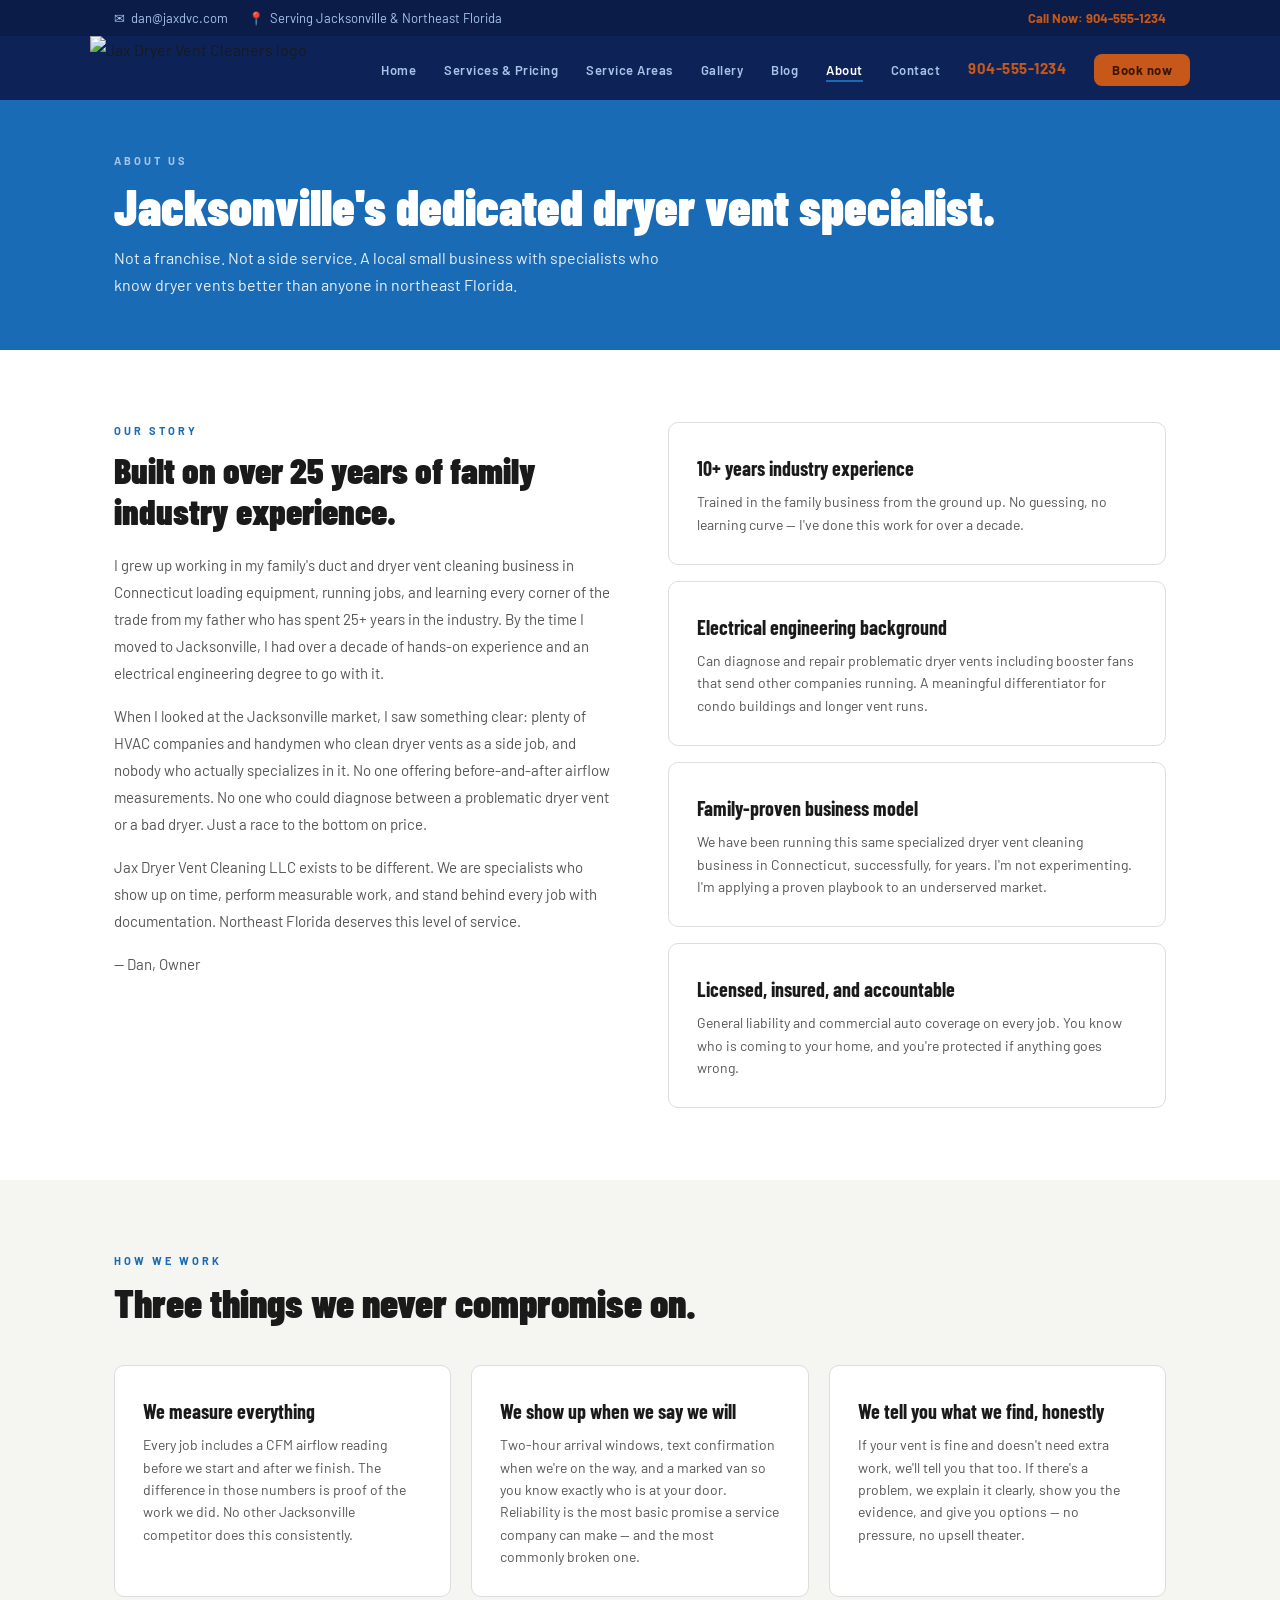
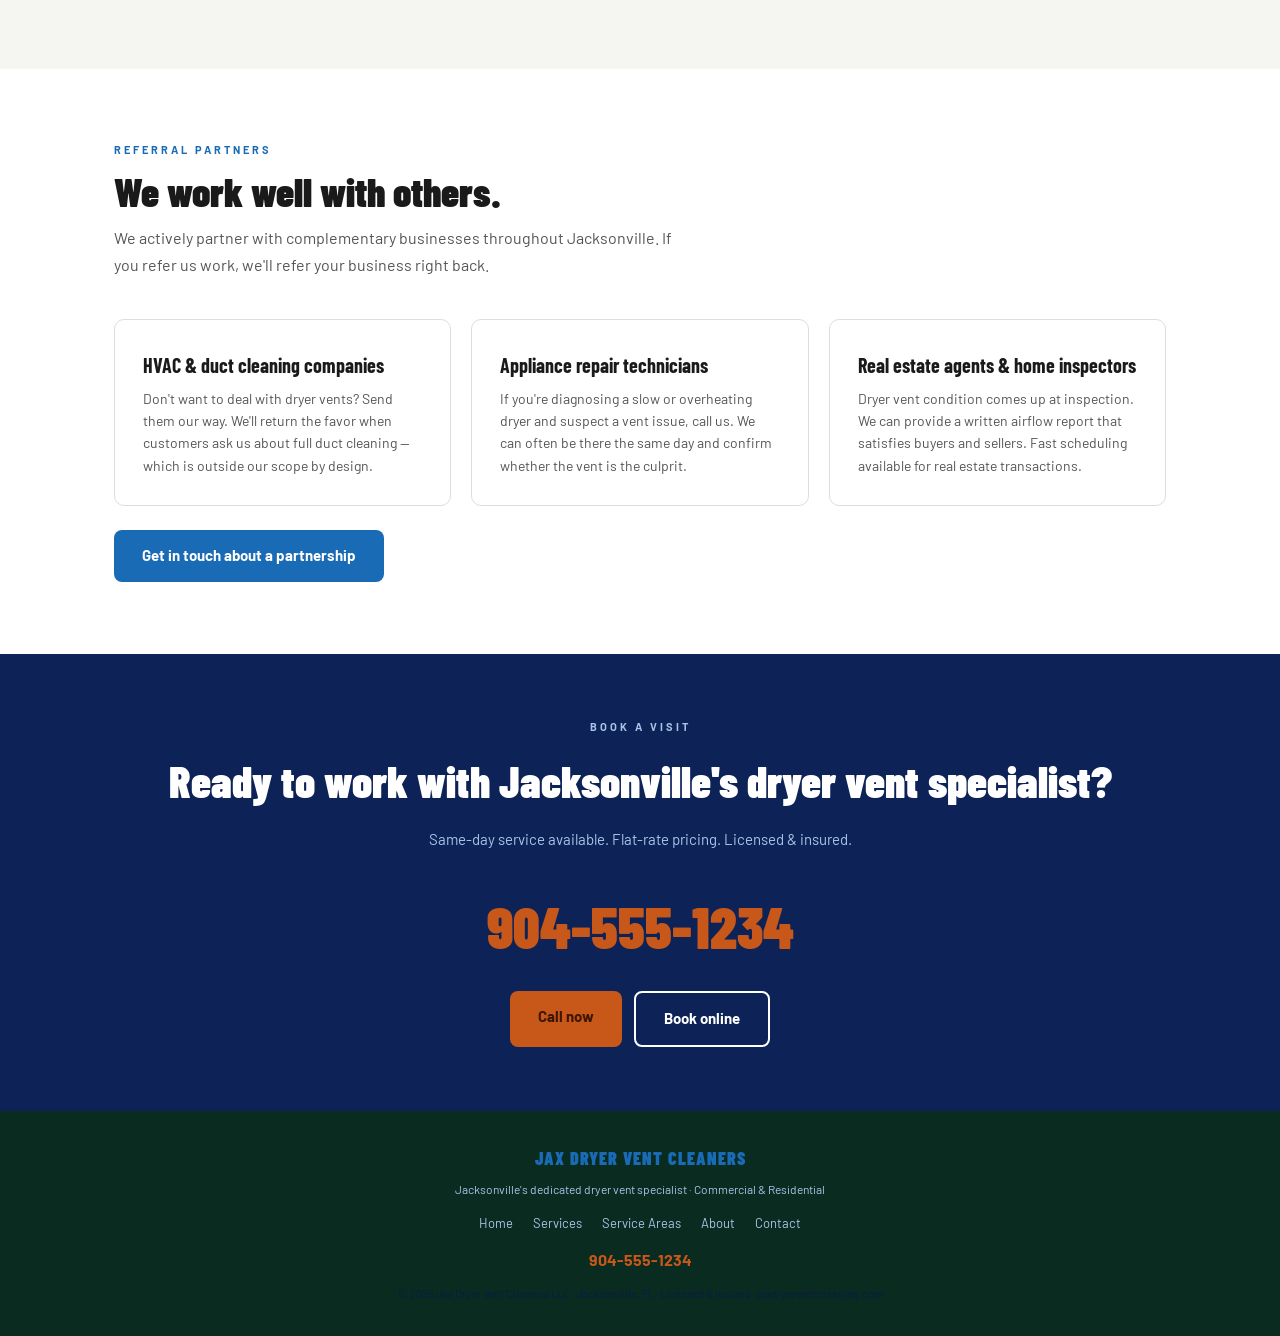
==== commit 6bc56903: "Updated about me and locations for optimized SEO" ====
--- a/about.html
+++ b/about.html
@@ -43,7 +43,7 @@
   <meta name="description" content="Meet Dan, owner of Jax Dryer Vent Cleaners. Jacksonville's dedicated dryer vent specialist with 10+ years industry experience and an electrical engineering background.">
 
   <!-- SEO: Canonical URL — update to your real domain before launch -->
-  <link rel="canonical" href="https://www.jaxdryerventcleaners.com/about.html">
+  <link rel="canonical" href="https://www.jaxdryerventcleaning.com/about.html">
 
   <link rel="stylesheet" href="style.css">
 </head>
@@ -63,7 +63,7 @@
     <div class="container">
       <div class="section-label section-label-light">About us</div>
       <h1>Jacksonville's dedicated dryer vent specialist.</h1>
-      <p>Not a franchise. Not a side service. One specialist who knows dryer vents better than anyone in northeast Florida.</p>
+      <p>Not a franchise. Not a side service. A local small business with specialists who know dryer vents better than anyone in northeast Florida.</p>
     </div>
   </section>
 
@@ -85,15 +85,15 @@
         <div>
           <div class="section-label">Our story</div>
           <h2 style="font-family:'Barlow Condensed',sans-serif; font-size:36px; font-weight:900; line-height:1.15; margin-bottom:20px;">
-            Built on 10 years of family industry experience.
+            Built on over 25 years of family industry experience.
           </h2>
 
           <!-- Paragraph 1: Background — edit with your actual story -->
           <p style="font-size:15px; color:var(--text-muted); line-height:1.8; margin-bottom:16px;">
-            I grew up working in my family's duct and dryer vent cleaning business in Connecticut —
-            loading equipment, running jobs, learning every corner of the trade from
-            my father, who has spent 25+ years in the industry. By the time I moved
-            to Jacksonville, I had a decade of hands-on experience and an electrical
+            I grew up working in my family's duct and dryer vent cleaning business in Connecticut
+            loading equipment, running jobs, and learning every corner of the trade from
+            my father who has spent 25+ years in the industry. By the time I moved
+            to Jacksonville, I had over a decade of hands-on experience and an electrical
             engineering degree to go with it.
           </p>
 
@@ -102,20 +102,20 @@
             When I looked at the Jacksonville market, I saw something clear: plenty
             of HVAC companies and handymen who clean dryer vents as a side job, and
             nobody who actually specializes in it. No one offering before-and-after
-            airflow measurements. No one who could also diagnose a booster fan or
-            fix a pressure switch. Just a race to the bottom on price.
+            airflow measurements. No one who could diagnose between a problematic dryer vent
+            or a bad dryer. Just a race to the bottom on price.
           </p>
 
           <!-- Paragraph 3: Mission -->
           <p style="font-size:15px; color:var(--text-muted); line-height:1.8; margin-bottom:16px;">
-            Jax Dryer Vent Cleaners exists to be different — a specialist who shows
-            up on time, does measurable work, and stands behind every job with
-            documentation. Jacksonville deserves that.
+            Jax Dryer Vent Cleaning LLC exists to be different. We are specialists who show
+            up on time, perform measurable work, and stand behind every job with
+            documentation. Northeast Florida deserves this level of service.
           </p>
 
           <!-- Founder sign-off — update "Dan" with your actual name -->
           <p style="font-size:15px; color:var(--text-muted); line-height:1.8;">
-            &mdash; Dan, Owner &amp; Lead Technician
+            &mdash; Dan, Owner
           </p>
         </div>
 
@@ -126,19 +126,19 @@
           <!-- Credential 1: Industry experience -->
           <div class="service-card">
             <h3>10+ years industry experience</h3>
-            <p>Trained in the family business from the ground up. No guessing, no learning curve — I've done this work for over a decade alongside my father and brother-in-law.</p>
+            <p>Trained in the family business from the ground up. No guessing, no learning curve — I've done this work for over a decade.</p>
           </div>
 
           <!-- Credential 2: Engineering background -->
           <div class="service-card">
             <h3>Electrical engineering background</h3>
-            <p>Can diagnose and repair booster fans, pressure switches, and wiring problems that send other cleaners running. A meaningful differentiator for condo buildings and longer vent runs.</p>
+            <p>Can diagnose and repair problematic dryer vents including booster fans that send other companies running. A meaningful differentiator for condo buildings and longer vent runs.</p>
           </div>
 
           <!-- Credential 3: Proven business model -->
           <div class="service-card">
             <h3>Family-proven business model</h3>
-            <p>My brother-in-law runs the same specialized dryer vent cleaning business in Connecticut — successfully, for years. I'm not experimenting. I'm applying a proven playbook to an underserved market.</p>
+            <p>We have been running this same specialized dryer vent cleaning business in Connecticut, successfully, for years. I'm not experimenting. I'm applying a proven playbook to an underserved market.</p>
           </div>
 
           <!-- Credential 4: Insurance / professionalism -->
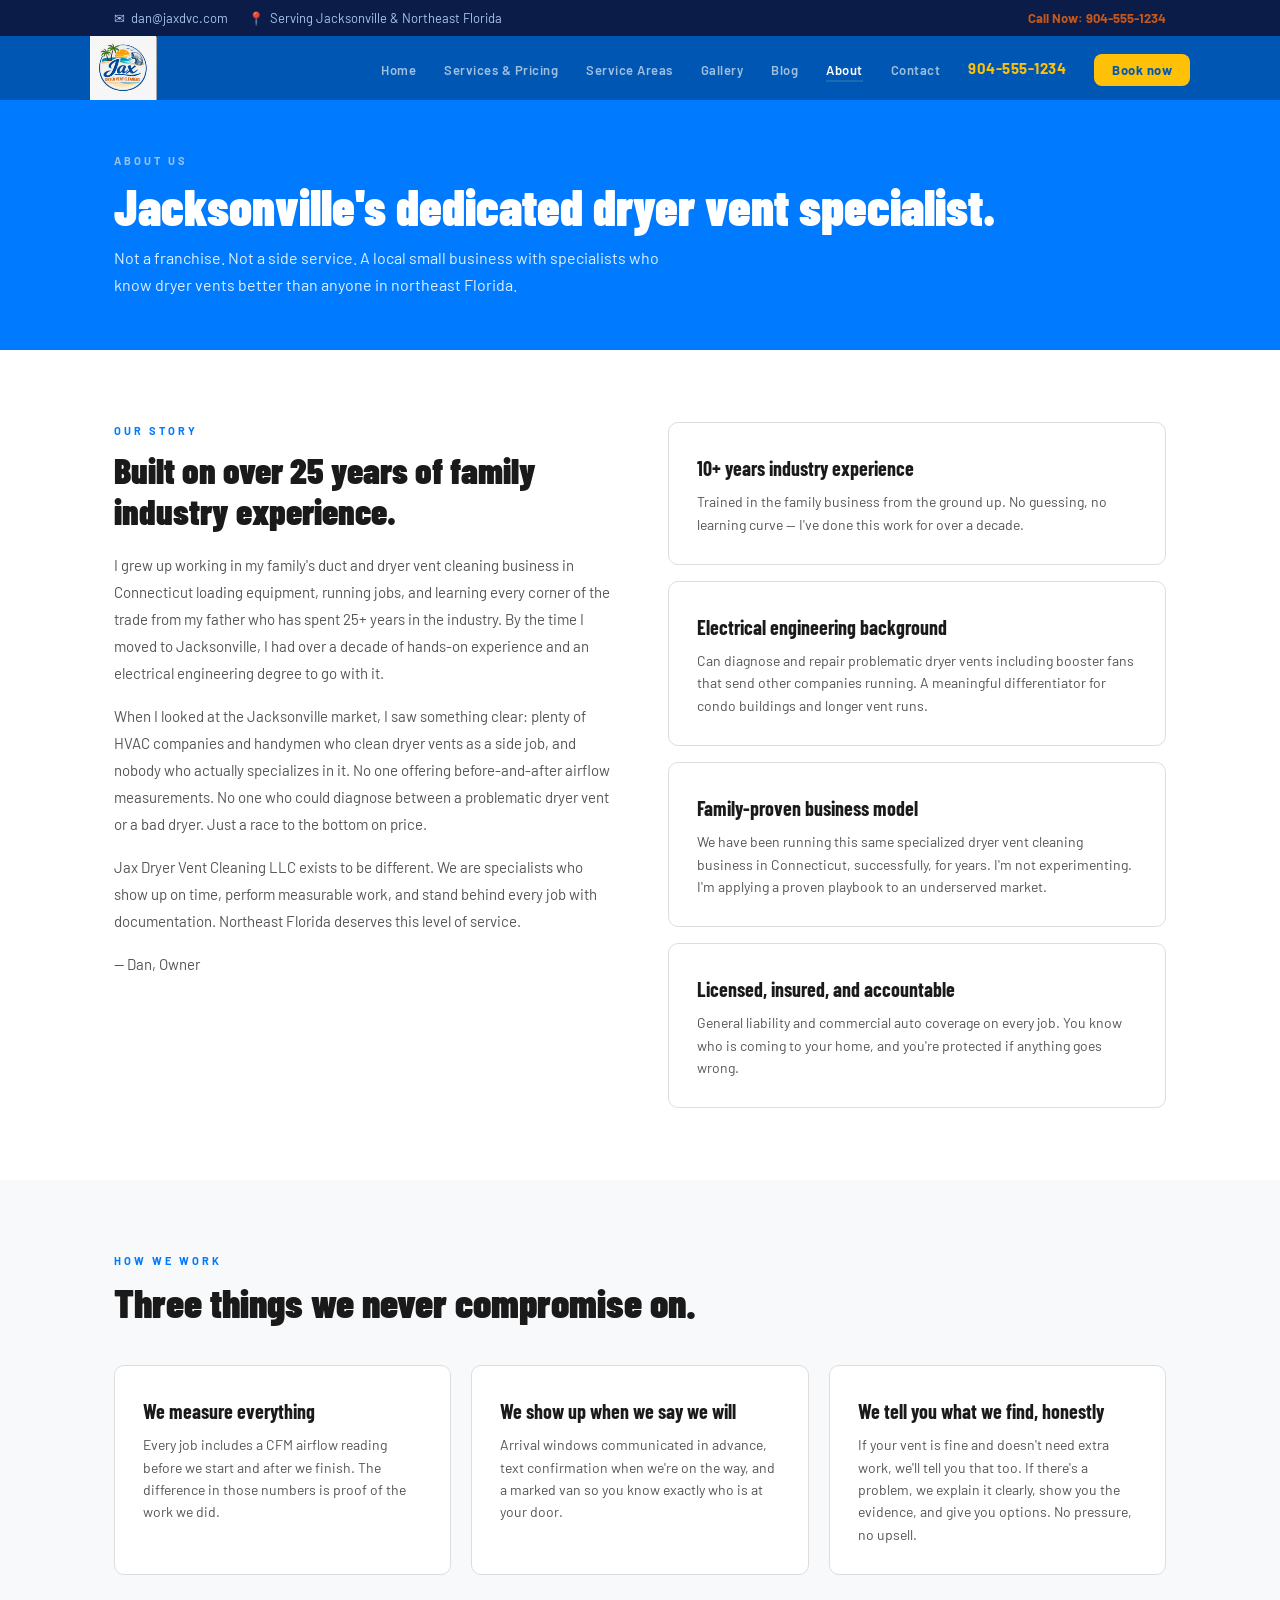
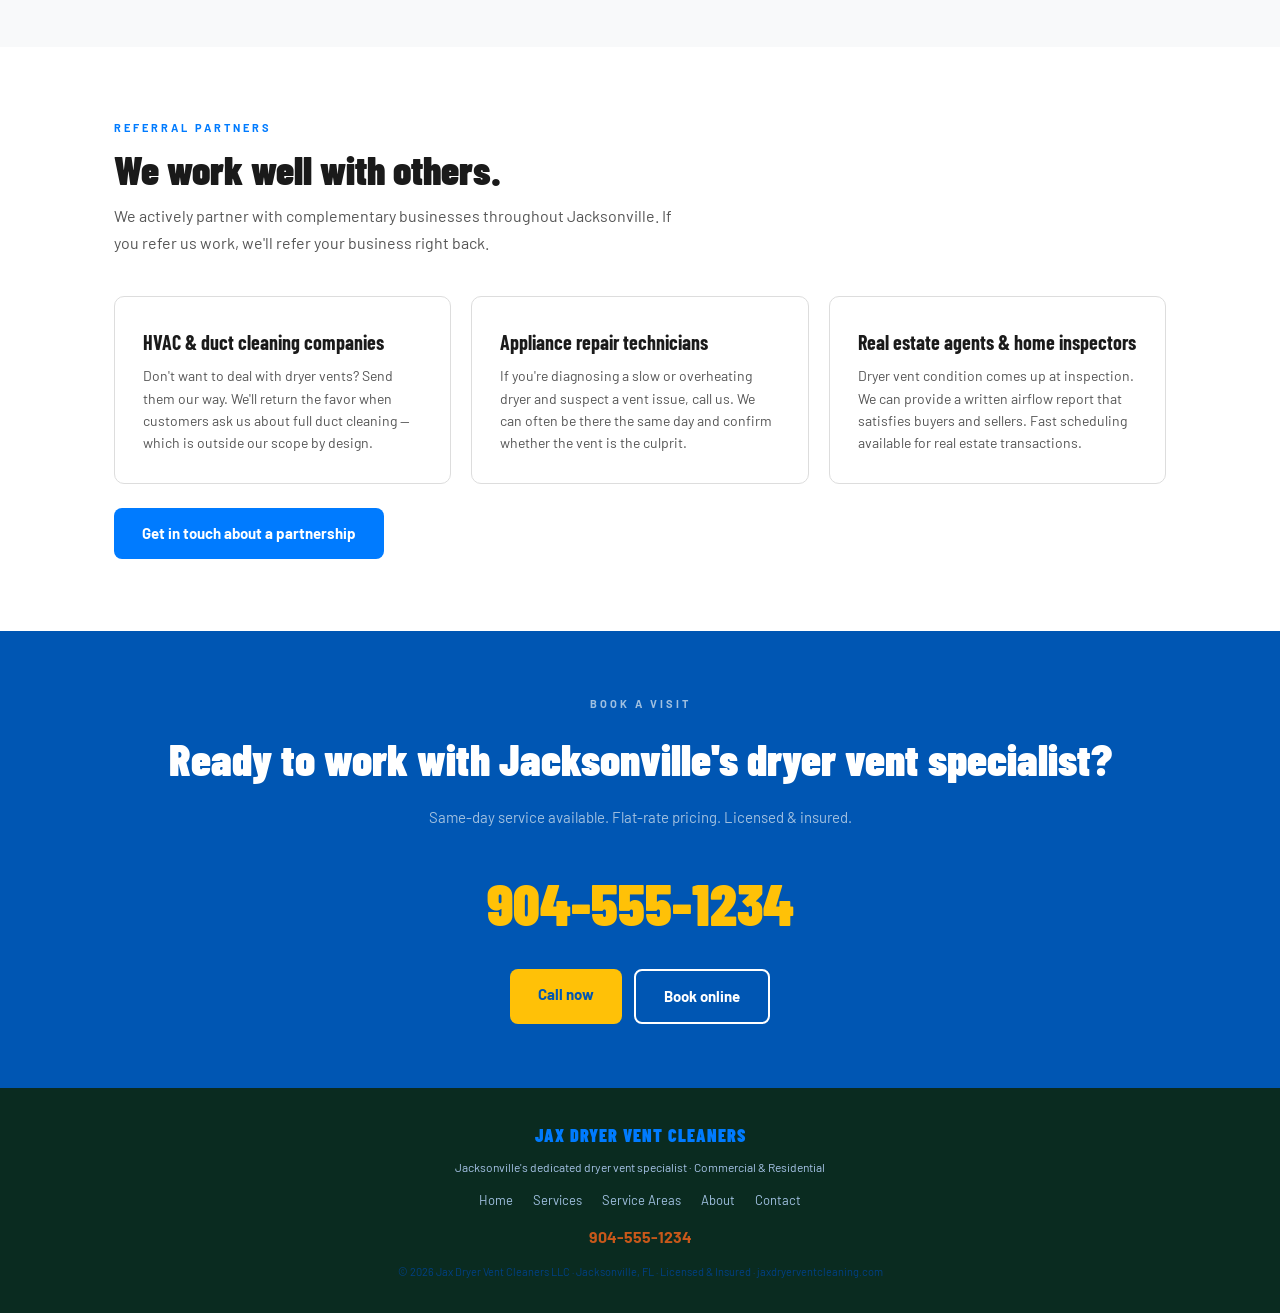
==== commit d35be0d9: "Many changes with ClaudeCode - colors, text, images" ====
--- a/about.html
+++ b/about.html
@@ -177,19 +177,19 @@
         <!-- Value 1: Measurement -->
         <div class="service-card">
           <h3>We measure everything</h3>
-          <p>Every job includes a CFM airflow reading before we start and after we finish. The difference in those numbers is proof of the work we did. No other Jacksonville competitor does this consistently.</p>
+          <p>Every job includes a CFM airflow reading before we start and after we finish. The difference in those numbers is proof of the work we did.</p>
         </div>
 
         <!-- Value 2: Punctuality -->
         <div class="service-card">
           <h3>We show up when we say we will</h3>
-          <p>Two-hour arrival windows, text confirmation when we're on the way, and a marked van so you know exactly who is at your door. Reliability is the most basic promise a service company can make — and the most commonly broken one.</p>
+          <p>Arrival windows communicated in advance, text confirmation when we're on the way, and a marked van so you know exactly who is at your door.</p>
         </div>
 
         <!-- Value 3: Honesty -->
         <div class="service-card">
           <h3>We tell you what we find, honestly</h3>
-          <p>If your vent is fine and doesn't need extra work, we'll tell you that too. If there's a problem, we explain it clearly, show you the evidence, and give you options — no pressure, no upsell theater.</p>
+          <p>If your vent is fine and doesn't need extra work, we'll tell you that too. If there's a problem, we explain it clearly, show you the evidence, and give you options. No pressure, no upsell.</p>
         </div>
 
       </div><!-- end .service-grid -->
--- a/style.css
+++ b/style.css
@@ -50,19 +50,19 @@
 
 :root {
   /* Primary brand colors */
-  --teal:       #1A6BB5;   /* cobalt blue — buttons, links, icons */
-  --teal-dark:  #0D2358;   /* deep navy — nav, footer, dark sections */
-  --teal-mid:   #0A1C47;   /* darker navy — dividers inside dark sections */
-  --teal-light: #E8F0FB;   /* light blue — card backgrounds, area pills */
-  --teal-soft:  #A8C4E8;   /* soft blue — muted text on dark backgrounds */
+  --teal:       #007bff;   /* vibrant blue — buttons, links, icons */
+  --teal-dark:  #0056b3;   /* darker blue — nav, footer, dark sections */
+  --teal-mid:   #004085;   /* even darker blue — dividers inside dark sections */
+  --teal-light: #e0f0ff;   /* very light blue — card backgrounds, area pills */
+  --teal-soft:  #a0c0e0;   /* soft blue — muted text on dark backgrounds */
 
   /* Accent color */
-  --gold:       #C8581A;   /* burnt orange — phone numbers, CTA buttons, highlights */
-  --gold-dark:  #3D1500;   /* dark brown — text ON orange buttons */
+  --gold:       #ffc107;   /* vibrant yellow-orange — phone numbers, CTA buttons, highlights */
+  --gold-dark:  #cc9a00;   /* darker yellow-orange — text ON orange buttons */
 
   /* Neutrals */
   --black:      #1a1a1a;   /* near-black — primary body text */
-  --gray:       #f5f5f2;   /* off-white — alternating section backgrounds */
+  --gray:       #f8f9fa;   /* light gray — alternating section backgrounds */
   --text:       #1a1a1a;   /* body text color */
   --text-muted: #555555;   /* secondary/muted text */
   --white:      #ffffff;
@@ -180,7 +180,7 @@
 /* "Book now" gold pill button in nav */
 .nav-cta {
   background: var(--gold);
-  color: var(--gold-dark) !important;
+  color: var(--teal-dark) !important;
   padding: 8px 18px;
   border-radius: var(--radius);
   font-weight: 700 !important;
@@ -239,7 +239,7 @@
 .btn:hover  { opacity: 0.9; }
 .btn:active { transform: scale(0.98); }
 
-.btn-gold    { background: var(--gold);   color: var(--gold-dark); }
+.btn-gold    { background: var(--gold);   color: var(--teal-dark); }
 .btn-white   { background: var(--white);  color: var(--teal-dark); }
 .btn-outline { background: transparent;   color: var(--white); border: 2px solid var(--white); }
 .btn-teal    { background: var(--teal);   color: var(--white); }
@@ -264,6 +264,8 @@
 }
 
 .section-label-light { color: var(--teal-soft); }
+.hero .section-label-light { color: var(--white); }
+.hero .btn-gold { background: var(--white); color: var(--teal-dark); }
 
 
 /* ==========================================================================
@@ -277,13 +279,17 @@
    ========================================================================== */
 
 .hero {
-  background: var(--teal);
+  background: url('Images/Hero-Image.jpg') center/cover no-repeat;
   padding: 72px 24px 64px;
 }
 
 .hero-inner {
-  max-width: var(--max);
-  margin: 0 auto;
+  max-width: 620px;
+  margin: 0;
+  background: rgba(10, 28, 71, 0.82);
+  padding: 40px 44px;
+  border-radius: 12px;
+  backdrop-filter: blur(4px);
 }
 
 .hero h1 {
@@ -447,6 +453,13 @@
   display: grid;
   grid-template-columns: repeat(auto-fit, minmax(260px, 1fr));
   gap: 20px;
+}
+
+.service-grid-2col {
+  grid-template-columns: repeat(2, 1fr);
+  max-width: 800px;
+  margin-left: auto;
+  margin-right: auto;
 }
 
 .service-card {
@@ -872,8 +885,8 @@
 
 .pricing-card { border: 0.5px solid #ddd; border-radius: 10px; overflow: hidden; }
 
-/* Colored top section — teal by default */
-.pricing-card-header { background: var(--teal); padding: 20px 24px; }
+/* Dark navy top section */
+.pricing-card-header { background: #0A1C47; padding: 20px 24px; }
 
 .pricing-card-header h3 {
   font-family: 'Barlow Condensed', sans-serif;
@@ -925,11 +938,12 @@
 
 /* Tablets and phones (768px and below) */
 @media (max-width: 768px) {
-  .nav-links     { display: none; } /* hide desktop nav links */
-  .nav-hamburger { display: flex; } /* show hamburger icon instead */
-  .stat          { padding: 8px 16px; } /* tighten stats so all 4 fit in a row */
-  .section       { padding: 48px 20px; } /* reduce section vertical padding */
-  .hero          { padding: 48px 20px 44px; }
+  .nav-links       { display: none; } /* hide desktop nav links */
+  .nav-hamburger   { display: flex; } /* show hamburger icon instead */
+  .stat            { padding: 8px 16px; } /* tighten stats so all 4 fit in a row */
+  .section         { padding: 48px 20px; } /* reduce section vertical padding */
+  .hero            { padding: 48px 20px 44px; }
+  .service-grid-2col { grid-template-columns: 1fr; } /* stack to 1 col on mobile */
 }
 
 /* Phones only (700px and below) */
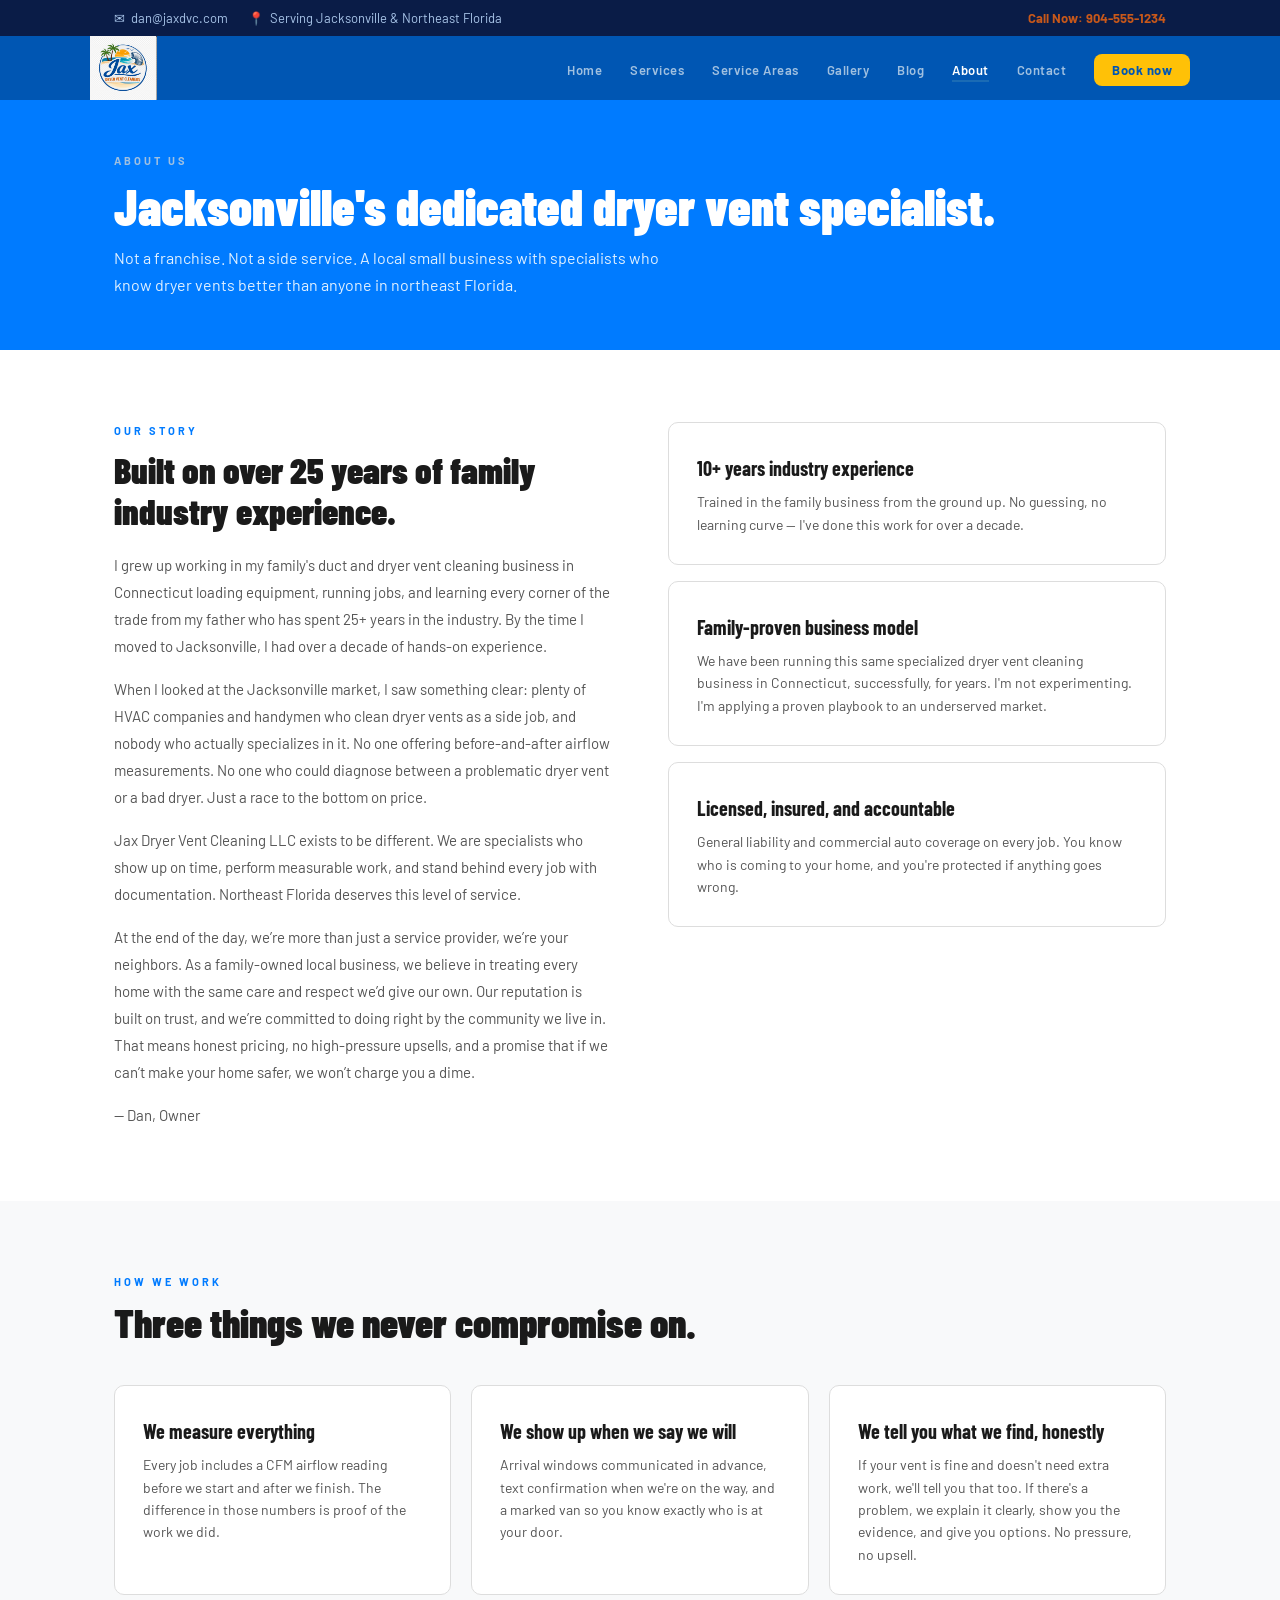
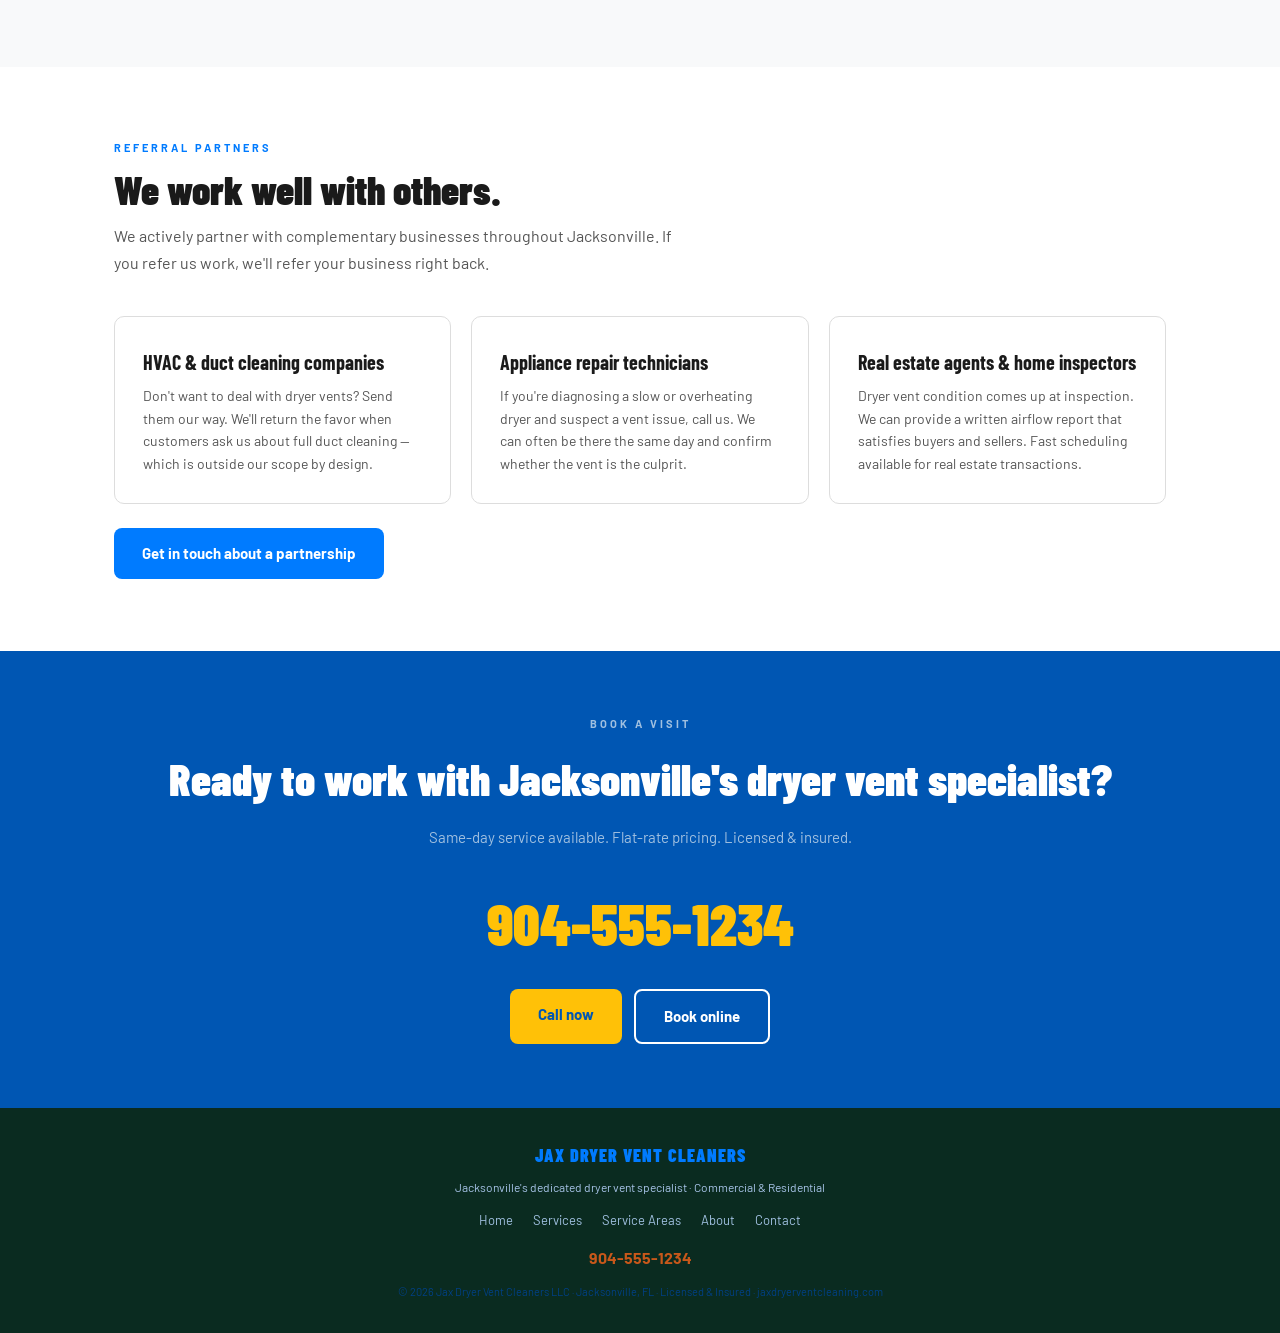
==== commit 222c4e92: "Many word changes, new hero image using number 3" ====
--- a/about.html
+++ b/about.html
@@ -93,8 +93,7 @@
             I grew up working in my family's duct and dryer vent cleaning business in Connecticut
             loading equipment, running jobs, and learning every corner of the trade from
             my father who has spent 25+ years in the industry. By the time I moved
-            to Jacksonville, I had over a decade of hands-on experience and an electrical
-            engineering degree to go with it.
+            to Jacksonville, I had over a decade of hands-on experience.
           </p>
 
           <!-- Paragraph 2: Market opportunity — why Jacksonville specifically -->
@@ -110,7 +109,16 @@
           <p style="font-size:15px; color:var(--text-muted); line-height:1.8; margin-bottom:16px;">
             Jax Dryer Vent Cleaning LLC exists to be different. We are specialists who show
             up on time, perform measurable work, and stand behind every job with
-            documentation. Northeast Florida deserves this level of service.
+            documentation. Northeast Florida deserves this level of service. 
+          </p>
+
+         <!-- Paragraph 4: Closing -->
+          <p style="font-size:15px; color:var(--text-muted); line-height:1.8; margin-bottom:16px;">
+            At the end of the day, we’re more than just a service provider, we’re your neighbors. As a family-owned 
+            local business, we believe in treating every home with the same care and respect we’d give our own. 
+            Our reputation is built on trust, and we’re committed to doing right by the community we live in. 
+            That means honest pricing, no high-pressure upsells, and a promise that if we can’t make your 
+            home safer, we won’t charge you a dime.
           </p>
 
           <!-- Founder sign-off — update "Dan" with your actual name -->
@@ -129,19 +137,13 @@
             <p>Trained in the family business from the ground up. No guessing, no learning curve — I've done this work for over a decade.</p>
           </div>
 
-          <!-- Credential 2: Engineering background -->
-          <div class="service-card">
-            <h3>Electrical engineering background</h3>
-            <p>Can diagnose and repair problematic dryer vents including booster fans that send other companies running. A meaningful differentiator for condo buildings and longer vent runs.</p>
-          </div>
-
-          <!-- Credential 3: Proven business model -->
+          <!-- Credential 2: Proven business model -->
           <div class="service-card">
             <h3>Family-proven business model</h3>
             <p>We have been running this same specialized dryer vent cleaning business in Connecticut, successfully, for years. I'm not experimenting. I'm applying a proven playbook to an underserved market.</p>
           </div>
 
-          <!-- Credential 4: Insurance / professionalism -->
+          <!-- Credential 3: Insurance / professionalism -->
           <div class="service-card">
             <h3>Licensed, insured, and accountable</h3>
             <p>General liability and commercial auto coverage on every job. You know who is coming to your home, and you're protected if anything goes wrong.</p>
--- a/style.css
+++ b/style.css
@@ -188,14 +188,18 @@
 
 
 /* ==========================================================================
-   4. NAVIGATION — MOBILE HAMBURGER
+   4. NAVIGATION — MOBILE HAMBURGER (hover dropdown)
    Hidden on desktop, shown on mobile (breakpoint in section 23).
-   The mobile dropdown menu appears below the nav when hamburger is tapped.
-   Toggle logic is in components.js → toggleMobileNav()
-   ========================================================================== */
+   Hovering the hamburger reveals the dropdown — no click needed.
+   ========================================================================== */
+
+.nav-hamburger-wrap {
+  display: none; /* shown only on mobile via media query */
+  position: relative;
+}
 
 .nav-hamburger {
-  display: none; /* shown only on mobile via media query */
+  display: flex;
   flex-direction: column;
   gap: 5px;
   cursor: pointer;
@@ -209,6 +213,31 @@
   height: 2px;
   background: var(--teal-soft);
   border-radius: 2px;
+}
+
+/* Dropdown panel — hidden by default, shown on hover */
+.mobile-nav-dropdown {
+  display: none;
+  position: absolute;
+  top: 100%;
+  right: 0;
+  background: #0D2358;
+  padding: 16px 24px;
+  border-top: 1px solid #0A1C47;
+  border-radius: 0 0 8px 8px;
+  min-width: 220px;
+  z-index: 200;
+  box-shadow: 0 8px 24px rgba(0,0,0,0.3);
+}
+
+.nav-hamburger-wrap:hover .mobile-nav-dropdown { display: block; }
+
+/* Keep dropdown visible when moving mouse from hamburger into it */
+.mobile-nav-dropdown ul {
+  list-style: none;
+  display: flex;
+  flex-direction: column;
+  gap: 16px;
 }
 
 
@@ -279,7 +308,7 @@
    ========================================================================== */
 
 .hero {
-  background: url('Images/Hero-Image.jpg') center/cover no-repeat;
+  background: url('Images/Hero-Image3.jpg') center/cover no-repeat;
   padding: 72px 24px 64px;
 }
 
@@ -938,8 +967,8 @@
 
 /* Tablets and phones (768px and below) */
 @media (max-width: 768px) {
-  .nav-links       { display: none; } /* hide desktop nav links */
-  .nav-hamburger   { display: flex; } /* show hamburger icon instead */
+  .nav-links           { display: none; } /* hide desktop nav links */
+  .nav-hamburger-wrap  { display: flex; } /* show hamburger icon instead */
   .stat            { padding: 8px 16px; } /* tighten stats so all 4 fit in a row */
   .section         { padding: 48px 20px; } /* reduce section vertical padding */
   .hero            { padding: 48px 20px 44px; }
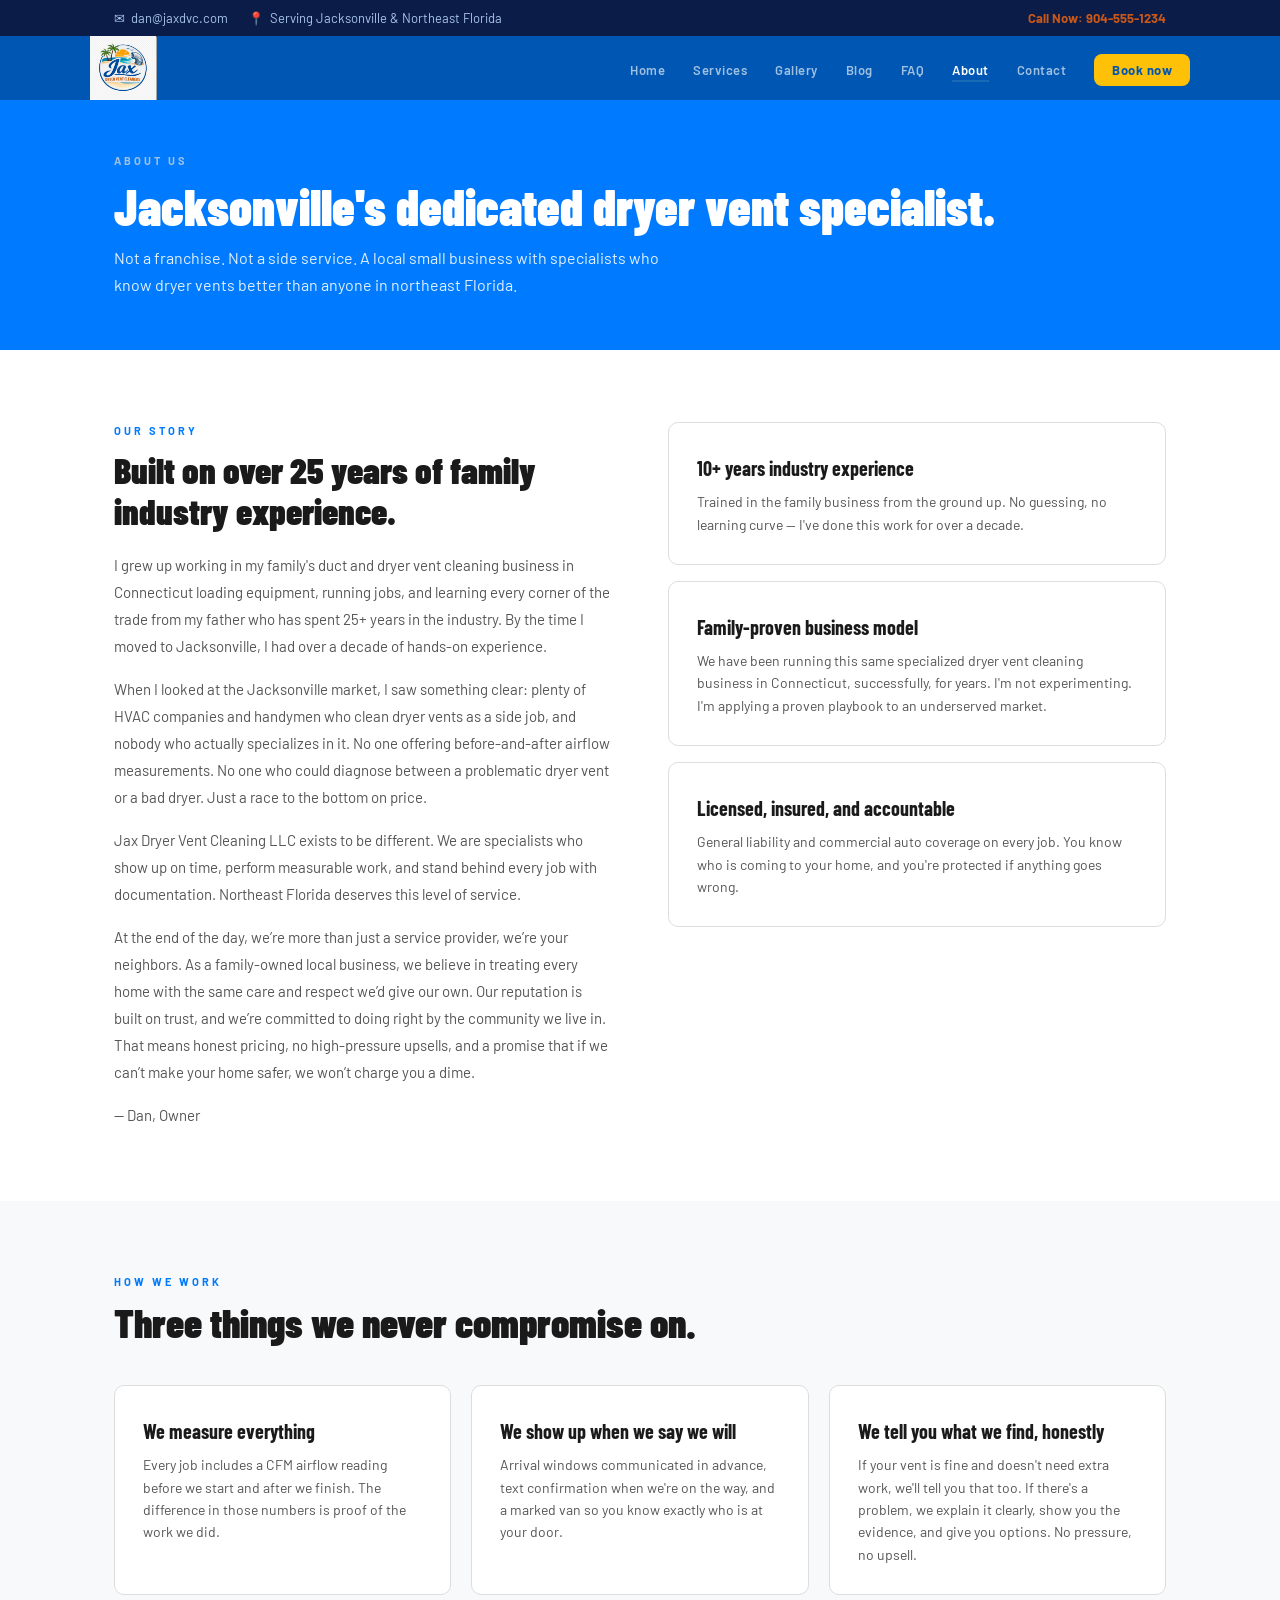
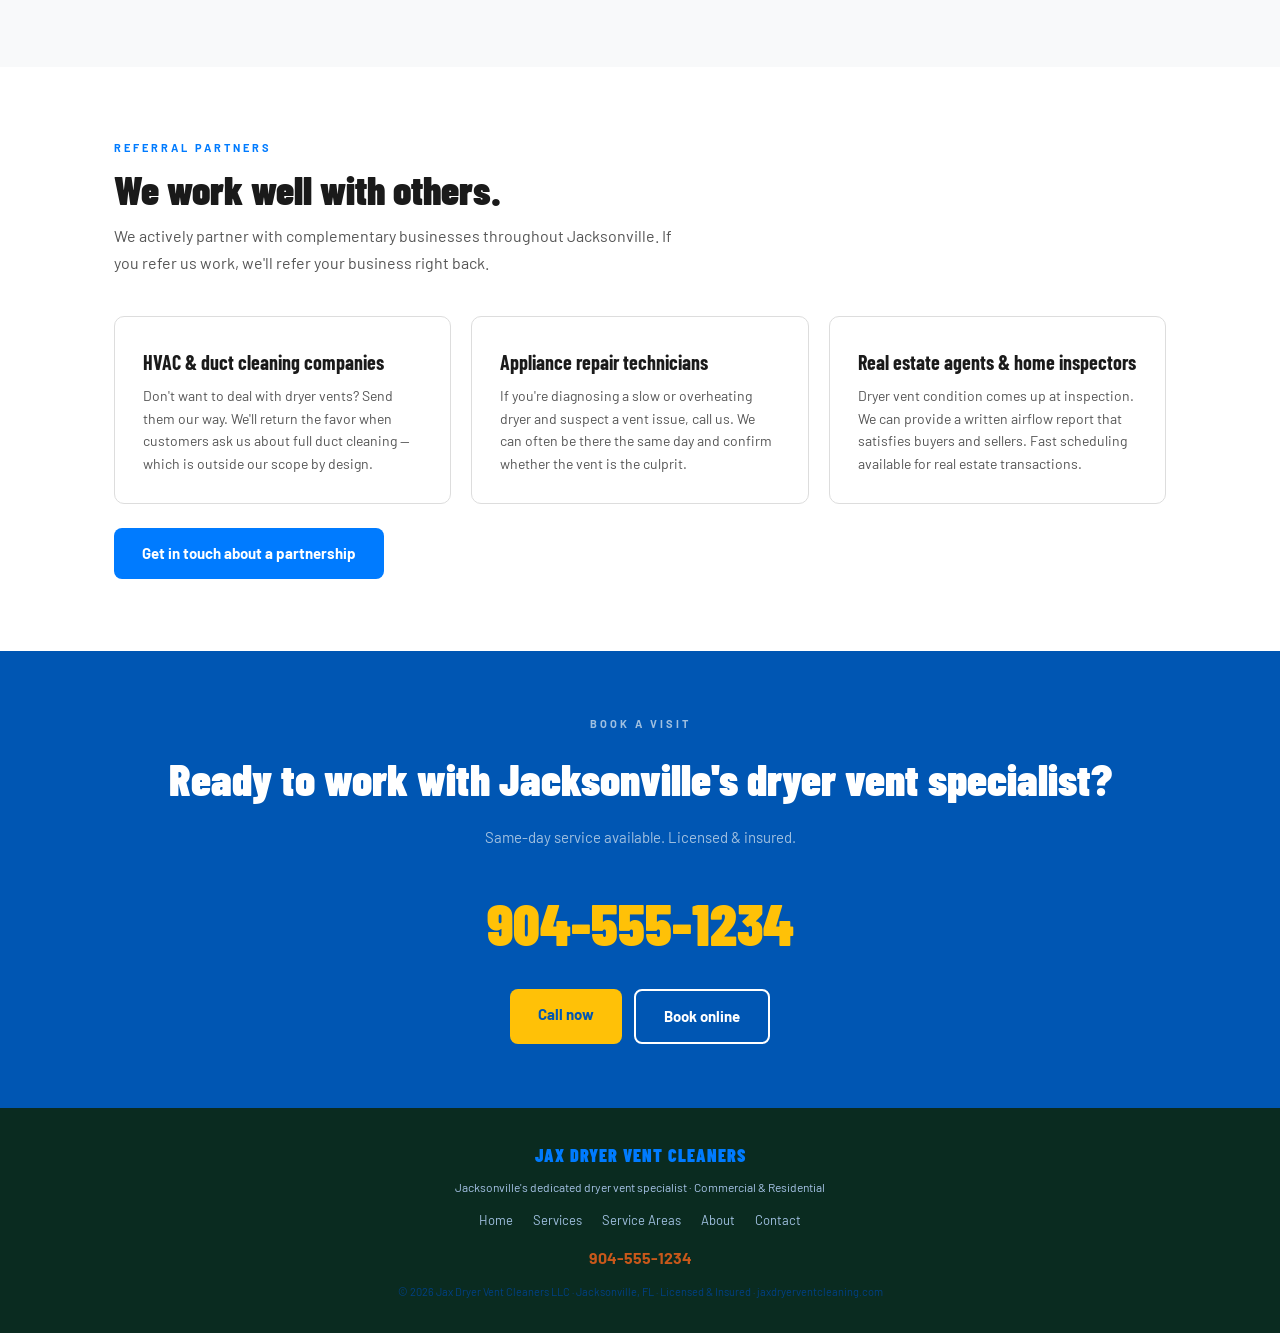
==== commit 396f6f39: "Minor updates to text, removing 2hr service window" ====
--- a/about.html
+++ b/about.html
@@ -254,7 +254,7 @@
     <div class="container">
       <div class="section-label section-label-light">Book a visit</div>
       <h2>Ready to work with Jacksonville's dryer vent specialist?</h2>
-      <p>Same-day service available. Flat-rate pricing. Licensed &amp; insured.</p>
+      <p>Same-day service available. Licensed &amp; insured.</p>
       <a href="tel:9045551234" class="cta-phone">904-555-1234</a>
       <div style="display:flex; gap:12px; justify-content:center; flex-wrap:wrap;">
         <a href="tel:9045551234" class="btn btn-gold">Call now</a>
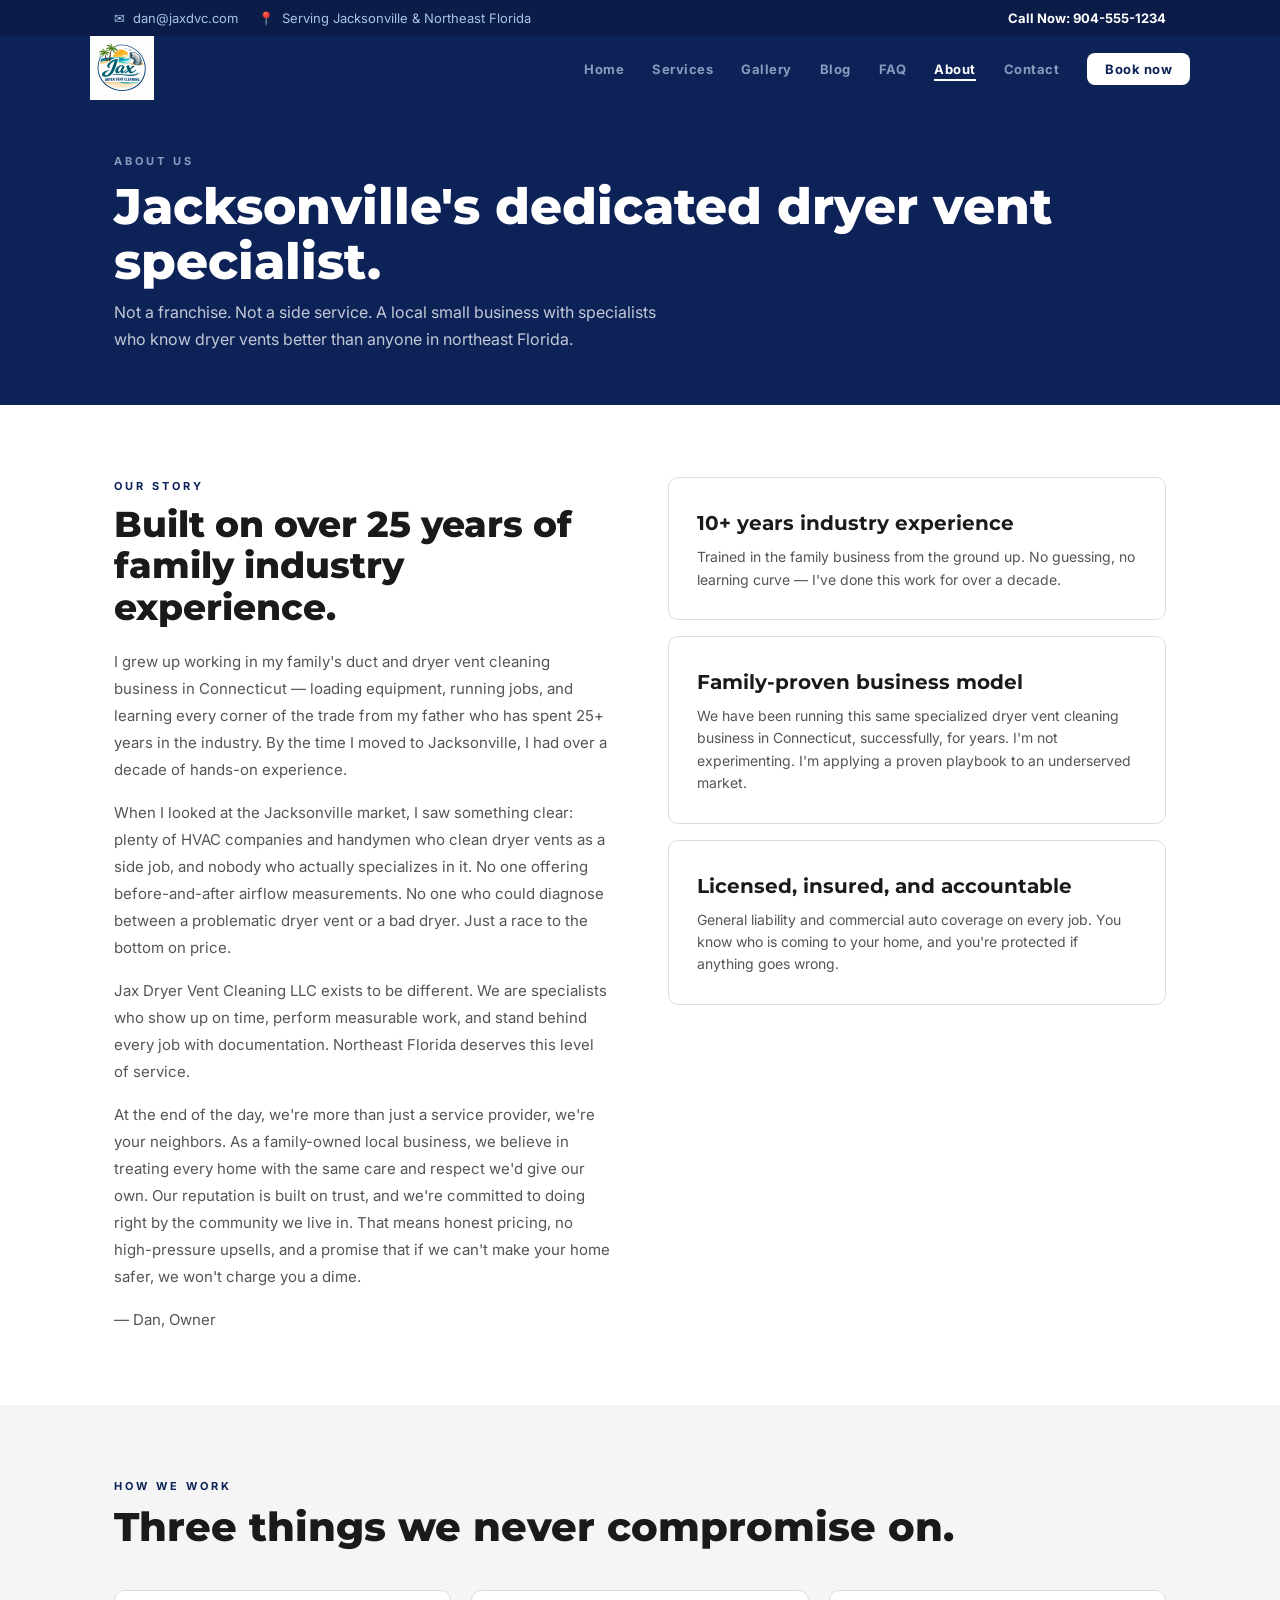
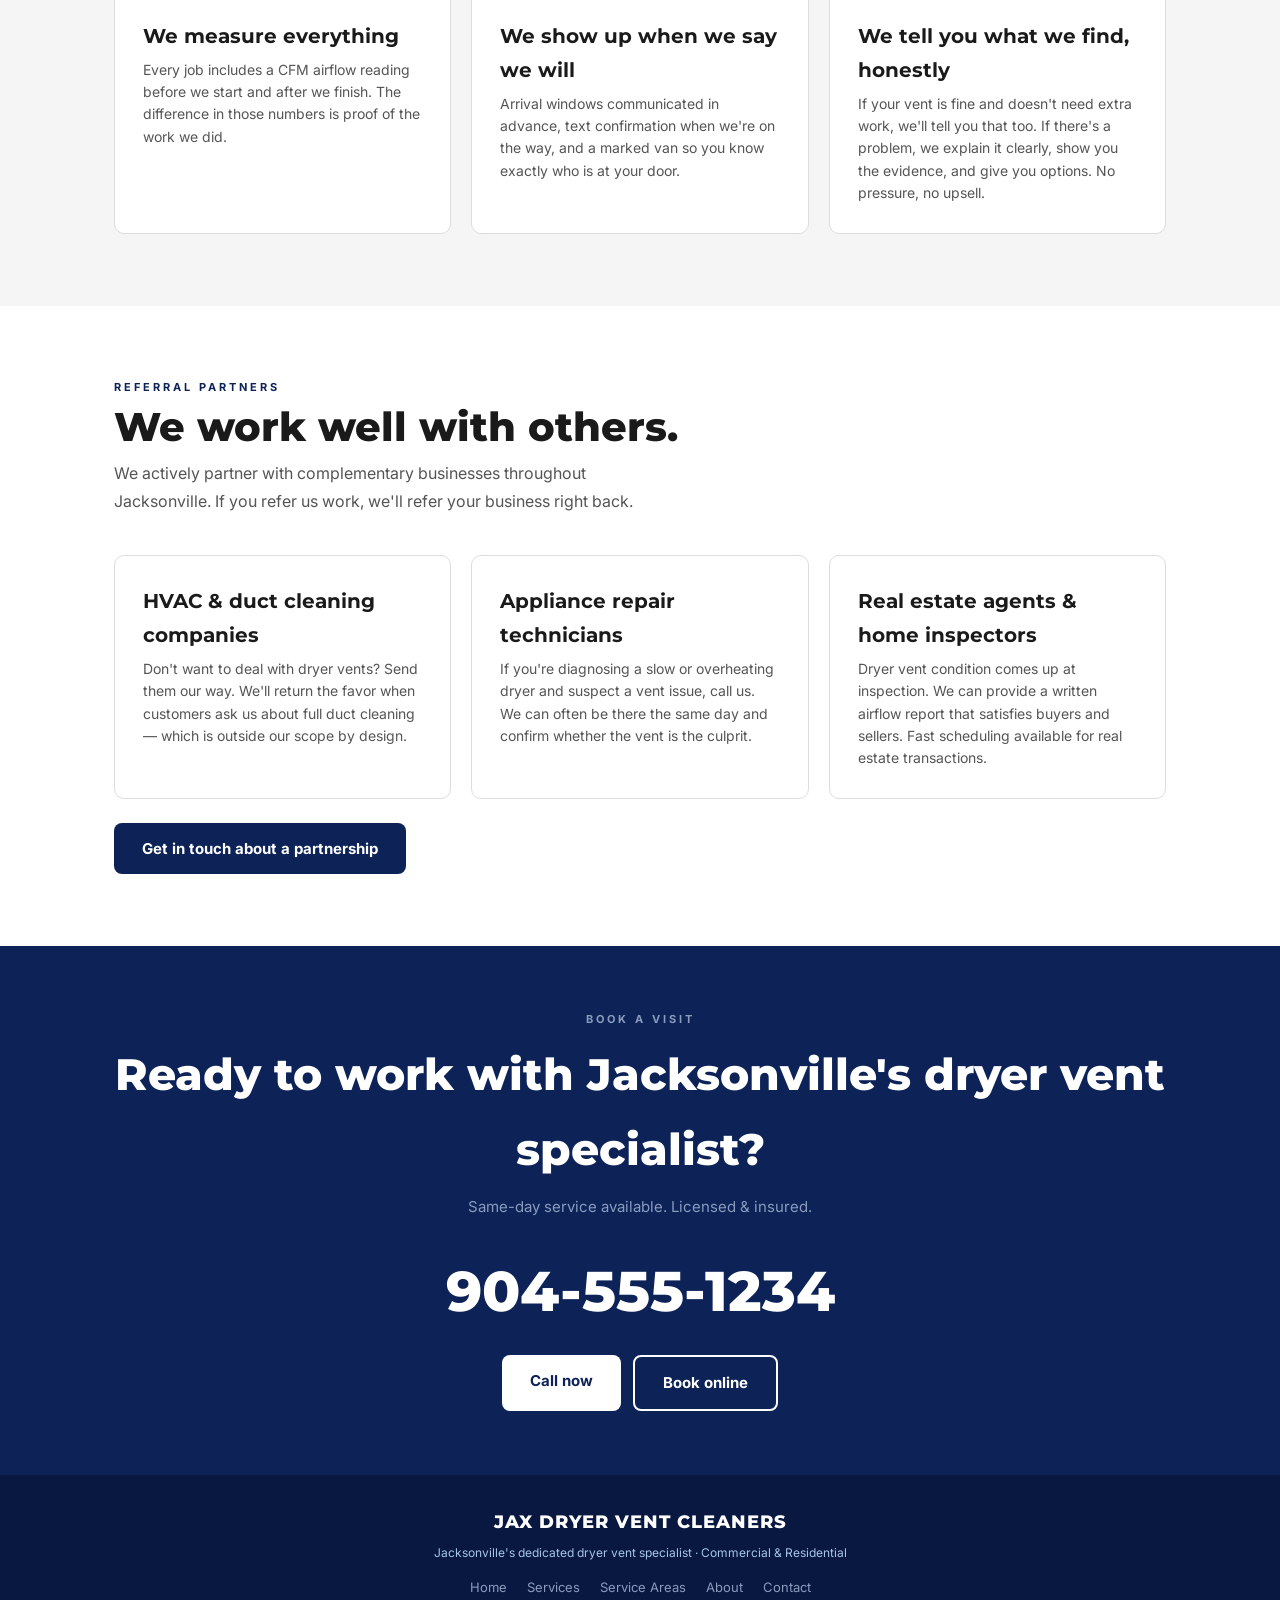
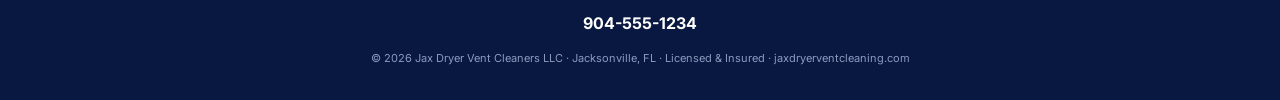
==== commit 9c8a6a1d: "Major updates - new color scheme and font, text updates. Code comments also fixed." ====
--- a/about.html
+++ b/about.html
@@ -1,64 +1,24 @@
 <!DOCTYPE html>
 <html lang="en">
 
-<!--
-  ============================================================================
-  JAX DRYER VENT CLEANERS — ABOUT PAGE
-  File: about.html
-
-  PURPOSE:
-  The About page builds personal trust. In home services, customers invite you
-  into their home — they want to know who is coming. This page answers that.
-  It also establishes credibility with the family industry background,
-  engineering credentials, and the CT business proof of concept.
-
-  PAGE SECTIONS (in order):
-  1.  <head>            SEO meta tags
-  2.  Nav               Injected by components.js
-  3.  Page hero         Teal header
-  4.  Our story         Two-column: founder story (left) + credential cards (right)
-  5.  Our values        3-card section: measure, on time, honest
-  6.  Referral partners 3-card section: HVAC, appliance repair, real estate
-  7.  CTA band          Dark section with phone number
-  8.  Footer            Injected by components.js
-
-  QUICK CHANGE GUIDE:
-  ─────────────────────────────────────────────────────────────
-  Update the founder story     → edit <p> tags in the OUR STORY left column
-  Update your name             → search "Dan" and replace throughout
-  Add a credential card        → copy a .service-card in the right column
-  Add a referral partner type  → copy a .service-card in REFERRAL PARTNERS
-  ─────────────────────────────────────────────────────────────
-  ============================================================================
--->
+<!-- JAX DRYER VENT CLEANERS — ABOUT PAGE (about.html) -->
 
 <head>
   <meta charset="UTF-8">
   <meta name="viewport" content="width=device-width, initial-scale=1.0">
-
-  <!-- SEO: Title — includes location + specialty -->
   <title>About Us | Jax Dryer Vent Cleaners Jacksonville FL</title>
-
-  <!-- SEO: Description — emphasizes credentials and experience -->
   <meta name="description" content="Meet Dan, owner of Jax Dryer Vent Cleaners. Jacksonville's dedicated dryer vent specialist with 10+ years industry experience and an electrical engineering background.">
-
-  <!-- SEO: Canonical URL — update to your real domain before launch -->
   <link rel="canonical" href="https://www.jaxdryerventcleaning.com/about.html">
-
   <link rel="stylesheet" href="style.css">
 </head>
 
 <body>
 
-  <!-- ════════════════════════════════════════════════════════════════════
-       SECTION 1 — NAVIGATION (injected by components.js)
-       ════════════════════════════════════════════════════════════════════ -->
+  <!-- NAV — injected by components.js -->
   <div id="nav-placeholder"></div>
 
 
-  <!-- ════════════════════════════════════════════════════════════════════
-       SECTION 2 — PAGE HERO
-       ════════════════════════════════════════════════════════════════════ -->
+  <!-- PAGE HERO -->
   <section class="page-hero">
     <div class="container">
       <div class="section-label section-label-light">About us</div>
@@ -68,35 +28,25 @@
   </section>
 
 
-  <!-- ════════════════════════════════════════════════════════════════════
-       SECTION 3 — OUR STORY
-       Two-column layout:
-       LEFT  → Personal founder story in paragraphs
-       RIGHT → Credential/strength cards
-
-       TO UPDATE THE STORY: edit the <p> tags in the left column
-       TO ADD A CREDENTIAL: copy a .service-card div in the right column
-       ════════════════════════════════════════════════════════════════════ -->
+  <!-- OUR STORY -->
   <section class="section">
     <div class="container">
       <div style="display:grid; grid-template-columns:1fr 1fr; gap:56px; align-items:start;">
 
-        <!-- ── LEFT COLUMN: Founder story ── -->
+        <!-- Founder story -->
         <div>
           <div class="section-label">Our story</div>
-          <h2 style="font-family:'Barlow Condensed',sans-serif; font-size:36px; font-weight:900; line-height:1.15; margin-bottom:20px;">
+          <h2 style="font-family:'Montserrat',sans-serif; font-size:36px; font-weight:800; line-height:1.15; margin-bottom:20px;">
             Built on over 25 years of family industry experience.
           </h2>
 
-          <!-- Paragraph 1: Background — edit with your actual story -->
           <p style="font-size:15px; color:var(--text-muted); line-height:1.8; margin-bottom:16px;">
-            I grew up working in my family's duct and dryer vent cleaning business in Connecticut
+            I grew up working in my family's duct and dryer vent cleaning business in Connecticut —
             loading equipment, running jobs, and learning every corner of the trade from
             my father who has spent 25+ years in the industry. By the time I moved
             to Jacksonville, I had over a decade of hands-on experience.
           </p>
 
-          <!-- Paragraph 2: Market opportunity — why Jacksonville specifically -->
           <p style="font-size:15px; color:var(--text-muted); line-height:1.8; margin-bottom:16px;">
             When I looked at the Jacksonville market, I saw something clear: plenty
             of HVAC companies and handymen who clean dryer vents as a side job, and
@@ -105,70 +55,53 @@
             or a bad dryer. Just a race to the bottom on price.
           </p>
 
-          <!-- Paragraph 3: Mission -->
           <p style="font-size:15px; color:var(--text-muted); line-height:1.8; margin-bottom:16px;">
             Jax Dryer Vent Cleaning LLC exists to be different. We are specialists who show
             up on time, perform measurable work, and stand behind every job with
-            documentation. Northeast Florida deserves this level of service. 
+            documentation. Northeast Florida deserves this level of service.
           </p>
 
-         <!-- Paragraph 4: Closing -->
           <p style="font-size:15px; color:var(--text-muted); line-height:1.8; margin-bottom:16px;">
-            At the end of the day, we’re more than just a service provider, we’re your neighbors. As a family-owned 
-            local business, we believe in treating every home with the same care and respect we’d give our own. 
-            Our reputation is built on trust, and we’re committed to doing right by the community we live in. 
-            That means honest pricing, no high-pressure upsells, and a promise that if we can’t make your 
-            home safer, we won’t charge you a dime.
+            At the end of the day, we're more than just a service provider, we're your neighbors. As a family-owned
+            local business, we believe in treating every home with the same care and respect we'd give our own.
+            Our reputation is built on trust, and we're committed to doing right by the community we live in.
+            That means honest pricing, no high-pressure upsells, and a promise that if we can't make your
+            home safer, we won't charge you a dime.
           </p>
 
-          <!-- Founder sign-off — update "Dan" with your actual name -->
           <p style="font-size:15px; color:var(--text-muted); line-height:1.8;">
             &mdash; Dan, Owner
           </p>
         </div>
 
-        <!-- ── RIGHT COLUMN: Credential cards ── -->
-        <!-- TO ADD A CREDENTIAL: copy a .service-card div below -->
+        <!-- Credential cards -->
         <div style="display:flex; flex-direction:column; gap:16px;">
 
-          <!-- Credential 1: Industry experience -->
           <div class="service-card">
             <h3>10+ years industry experience</h3>
             <p>Trained in the family business from the ground up. No guessing, no learning curve — I've done this work for over a decade.</p>
           </div>
 
-          <!-- Credential 2: Proven business model -->
           <div class="service-card">
             <h3>Family-proven business model</h3>
             <p>We have been running this same specialized dryer vent cleaning business in Connecticut, successfully, for years. I'm not experimenting. I'm applying a proven playbook to an underserved market.</p>
           </div>
 
-          <!-- Credential 3: Insurance / professionalism -->
           <div class="service-card">
             <h3>Licensed, insured, and accountable</h3>
             <p>General liability and commercial auto coverage on every job. You know who is coming to your home, and you're protected if anything goes wrong.</p>
           </div>
 
-        </div><!-- end right column -->
+        </div>
 
-      </div><!-- end two-column grid -->
+      </div>
     </div>
   </section>
 
 
-  <!-- ════════════════════════════════════════════════════════════════════
-       SECTION 4 — OUR VALUES
-       3 non-negotiable standards. Addresses the #1 home service complaints:
-       - Didn't show up on time
-       - Can't prove the work was done
-       - Felt pressured to spend more
-
-       TO ADD A VALUE: copy a .service-card div
-       TO REMOVE A VALUE: delete a .service-card div
-       ════════════════════════════════════════════════════════════════════ -->
+  <!-- OUR VALUES -->
   <section class="section section-gray">
     <div class="container">
-
       <div class="section-header">
         <div class="section-label">How we work</div>
         <h2>Three things we never compromise on.</h2>
@@ -176,40 +109,29 @@
 
       <div class="service-grid">
 
-        <!-- Value 1: Measurement -->
         <div class="service-card">
           <h3>We measure everything</h3>
           <p>Every job includes a CFM airflow reading before we start and after we finish. The difference in those numbers is proof of the work we did.</p>
         </div>
 
-        <!-- Value 2: Punctuality -->
         <div class="service-card">
           <h3>We show up when we say we will</h3>
           <p>Arrival windows communicated in advance, text confirmation when we're on the way, and a marked van so you know exactly who is at your door.</p>
         </div>
 
-        <!-- Value 3: Honesty -->
         <div class="service-card">
           <h3>We tell you what we find, honestly</h3>
           <p>If your vent is fine and doesn't need extra work, we'll tell you that too. If there's a problem, we explain it clearly, show you the evidence, and give you options. No pressure, no upsell.</p>
         </div>
 
-      </div><!-- end .service-grid -->
+      </div>
     </div>
   </section>
 
 
-  <!-- ════════════════════════════════════════════════════════════════════
-       SECTION 5 — REFERRAL PARTNERS
-       Explains the cross-referral strategy.
-       Based on Steve's advice: HVAC companies, appliance repair, real estate agents.
-
-       TO ADD A PARTNER TYPE: copy a .service-card div
-       TO REMOVE A PARTNER TYPE: delete a .service-card div
-       ════════════════════════════════════════════════════════════════════ -->
+  <!-- REFERRAL PARTNERS -->
   <section class="section">
     <div class="container">
-
       <div class="section-header">
         <div class="section-label">Referral partners</div>
         <h2>We work well with others.</h2>
@@ -218,38 +140,31 @@
 
       <div class="service-grid">
 
-        <!-- Partner type 1: HVAC / duct cleaners -->
         <div class="service-card">
           <h3>HVAC &amp; duct cleaning companies</h3>
           <p>Don't want to deal with dryer vents? Send them our way. We'll return the favor when customers ask us about full duct cleaning — which is outside our scope by design.</p>
         </div>
 
-        <!-- Partner type 2: Appliance repair -->
         <div class="service-card">
           <h3>Appliance repair technicians</h3>
           <p>If you're diagnosing a slow or overheating dryer and suspect a vent issue, call us. We can often be there the same day and confirm whether the vent is the culprit.</p>
         </div>
 
-        <!-- Partner type 3: Real estate / home inspectors -->
         <div class="service-card">
           <h3>Real estate agents &amp; home inspectors</h3>
           <p>Dryer vent condition comes up at inspection. We can provide a written airflow report that satisfies buyers and sellers. Fast scheduling available for real estate transactions.</p>
         </div>
 
-      </div><!-- end .service-grid -->
+      </div>
 
-      <!-- CTA to contact page for partnership inquiries -->
       <div style="margin-top:24px;">
         <a href="contact.html" class="btn btn-teal">Get in touch about a partnership</a>
       </div>
-
     </div>
   </section>
 
 
-  <!-- ════════════════════════════════════════════════════════════════════
-       SECTION 6 — CTA BAND
-       ════════════════════════════════════════════════════════════════════ -->
+  <!-- CTA BAND -->
   <section class="cta-band">
     <div class="container">
       <div class="section-label section-label-light">Book a visit</div>
@@ -264,9 +179,7 @@
   </section>
 
 
-  <!-- ════════════════════════════════════════════════════════════════════
-       SECTION 7 — FOOTER (injected by components.js)
-       ════════════════════════════════════════════════════════════════════ -->
+  <!-- FOOTER — injected by components.js -->
   <div id="footer-placeholder"></div>
   <script src="components.js"></script>
 
--- a/style.css
+++ b/style.css
@@ -1,82 +1,50 @@
 /* ==========================================================================
    JAX DRYER VENT CLEANERS — MAIN STYLESHEET
    File: style.css
-   
-   TABLE OF CONTENTS:
-   1.  FONTS & BRAND COLORS (CSS Variables)
-   2.  RESET & BASE STYLES
-   3.  NAVIGATION — desktop
-   4.  NAVIGATION — mobile hamburger
-   5.  BUTTONS
-   6.  SECTION LABELS (small uppercase eyebrow text)
-   7.  HERO — homepage full hero
-   8.  HERO TRUST BADGES
-   9.  STATS BAR
-   10. SECTION WRAPPERS
-   11. SERVICE CARDS
-   12. HOW IT WORKS STEPS
-   13. REVIEW CARDS
-   14. SERVICE AREA PILLS
-   15. CTA BAND (bottom of every page)
-   16. FOOTER
-   17. INNER PAGE HERO (non-homepage pages)
-   18. CONTACT PAGE — layout grid
-   19. CONTACT PAGE — form inputs
-   20. CONTACT PAGE — contact info sidebar
-   21. JOBBER EMBED SECTION ← READ THIS
-   22. PRICING CARDS (services page)
-   23. MOBILE RESPONSIVE OVERRIDES
+
+   COLOR PALETTE:
+   --navy       → primary dark navy — nav, footer, buttons, headings
+   --navy-dark  → deeper navy — footer background
+   --navy-light → very light navy tint — card backgrounds, area pills
+   --navy-soft  → muted blue-gray — text on dark backgrounds
+   --white      → white — card surfaces, text on dark
+   --black      → near-black — body text
+
+   FONTS:
+   Montserrat 700/800 → headings, large display text
+   Inter 400/700      → body text, nav links, buttons
    ========================================================================== */
 
 
 /* ==========================================================================
    1. FONTS & BRAND COLORS
-
-   BRAND COLORS — Logo-matched coastal palette:
-   --teal       → primary brand color (buttons, headings, accents) — cobalt blue
-   --teal-dark  → nav, footer, dark sections — deep navy
-   --gold       → accent color (phone numbers, CTA buttons) — burnt orange
-   --white      → card backgrounds, text on dark backgrounds
-
-   TO CHANGE A COLOR SITE-WIDE: edit the hex value here — it updates everywhere.
-   Example: to change main blue, edit "--teal: #1A6BB5;" below.
-
-   FONTS (loaded from Google Fonts — requires internet):
-   - Barlow Condensed 700/900 → headings, logo, large display text
-   - Barlow 400/600/700       → body text, nav links, buttons
-   ========================================================================== */
-
-@import url('https://fonts.googleapis.com/css2?family=Barlow:wght@400;600;700;900&family=Barlow+Condensed:wght@700;900&display=swap');
+   ========================================================================== */
+
+@import url('https://fonts.googleapis.com/css2?family=Inter:wght@400;700&family=Montserrat:wght@700;800&display=swap');
 
 :root {
-  /* Primary brand colors */
-  --teal:       #007bff;   /* vibrant blue — buttons, links, icons */
-  --teal-dark:  #0056b3;   /* darker blue — nav, footer, dark sections */
-  --teal-mid:   #004085;   /* even darker blue — dividers inside dark sections */
-  --teal-light: #e0f0ff;   /* very light blue — card backgrounds, area pills */
-  --teal-soft:  #a0c0e0;   /* soft blue — muted text on dark backgrounds */
-
-  /* Accent color */
-  --gold:       #ffc107;   /* vibrant yellow-orange — phone numbers, CTA buttons, highlights */
-  --gold-dark:  #cc9a00;   /* darker yellow-orange — text ON orange buttons */
+  /* Navy palette */
+  --navy:       #0D2358;   /* primary navy — nav, footer, dark buttons */
+  --navy-dark:  #081840;   /* deeper navy — footer background */
+  --navy-mid:   #1A3570;   /* medium navy — dividers on dark sections */
+  --navy-light: #e8edf5;   /* very light navy tint — pills, icon boxes */
+  --navy-soft:  #8A9BBD;   /* muted — secondary text on dark backgrounds */
 
   /* Neutrals */
+  --white:      #ffffff;
   --black:      #1a1a1a;   /* near-black — primary body text */
-  --gray:       #f8f9fa;   /* light gray — alternating section backgrounds */
-  --text:       #1a1a1a;   /* body text color */
-  --text-muted: #555555;   /* secondary/muted text */
-  --white:      #ffffff;
+  --gray:       #f5f5f5;   /* light gray — alternating section backgrounds */
+  --text:       #1a1a1a;
+  --text-muted: #555555;
 
   /* Layout */
-  --max:    1100px;        /* max content width — increase to widen the site */
-  --radius: 8px;           /* default border radius for cards, buttons, inputs */
+  --max:    1100px;
+  --radius: 8px;
 }
 
 
 /* ==========================================================================
    2. RESET & BASE STYLES
-   Removes browser defaults and sets global font/color.
-   DO NOT change unless you know what you are doing.
    ========================================================================== */
 
 * { box-sizing: border-box; margin: 0; padding: 0; }
@@ -84,7 +52,7 @@
 html { scroll-behavior: smooth; }
 
 body {
-  font-family: 'Barlow', sans-serif;
+  font-family: 'Inter', sans-serif;
   font-size: 16px;
   line-height: 1.7;
   color: var(--text);
@@ -94,7 +62,6 @@
 a { color: inherit; text-decoration: none; }
 img { max-width: 100%; display: block; }
 
-/* Centered content wrapper — used inside every section */
 .container {
   max-width: var(--max);
   margin: 0 auto;
@@ -104,20 +71,14 @@
 
 /* ==========================================================================
    3. NAVIGATION — DESKTOP
-   Sticky nav bar that stays at top while scrolling.
-   Left: logo | Right: nav links, phone number, "Book now" button
-
-   TO CHANGE NAV HEIGHT:       edit height in .nav-inner
-   TO CHANGE NAV BACKGROUND:   edit background in nav {}
-   TO ADD A NAV LINK:          edit components.js — the navHTML string
    ========================================================================== */
 
 nav {
-  background: var(--teal-dark);
+  background: var(--navy);
   padding: 0 24px;
   position: sticky;
   top: 0;
-  z-index: 100; /* sits above all page content while scrolling */
+  z-index: 100;
 }
 
 .nav-inner {
@@ -126,61 +87,39 @@
   display: flex;
   align-items: center;
   justify-content: space-between;
-  height: 64px; /* ← change nav height here */
-}
-
-/* Logo group — left side */
+  height: 64px;
+}
+
 .nav-logo { display: flex; align-items: center; gap: 10px; }
-.nav-logo-text { display: flex; flex-direction: column; }
-
-/* "JAX DRYER VENT CLEANERS" in teal */
-.nav-logo-name {
-  font-family: 'Barlow Condensed', sans-serif;
-  font-size: 18px;
-  font-weight: 900;
-  color: var(--teal);
-  letter-spacing: 1px;
-  line-height: 1;
-}
-
-/* "COMMERCIAL & RESIDENTIAL" sub-line under logo */
-.nav-logo-sub {
-  font-size: 9px;
-  color: var(--teal-soft);
-  letter-spacing: 2px;
-  line-height: 1;
-  margin-top: 2px;
-}
-
-/* Nav links list — right side */
+
 .nav-links {
   display: flex;
   align-items: center;
-  gap: 28px; /* spacing between nav items */
+  gap: 28px;
   list-style: none;
 }
 
 .nav-links a {
-  color: var(--teal-soft);
+  color: var(--navy-soft);
   font-size: 13px;
-  font-weight: 600;
+  font-weight: 700;
   letter-spacing: 0.5px;
   transition: color 0.2s;
 }
 
 .nav-links a:hover { color: var(--white); }
 
-/* Gold phone number displayed in nav */
+/* White phone number in nav */
 .nav-phone {
-  color: var(--gold) !important;
+  color: var(--white) !important;
   font-size: 15px !important;
   font-weight: 700 !important;
 }
 
-/* "Book now" gold pill button in nav */
+/* "Book now" white pill button in nav */
 .nav-cta {
-  background: var(--gold);
-  color: var(--teal-dark) !important;
+  background: var(--white);
+  color: var(--navy) !important;
   padding: 8px 18px;
   border-radius: var(--radius);
   font-weight: 700 !important;
@@ -188,13 +127,11 @@
 
 
 /* ==========================================================================
-   4. NAVIGATION — MOBILE HAMBURGER (hover dropdown)
-   Hidden on desktop, shown on mobile (breakpoint in section 23).
-   Hovering the hamburger reveals the dropdown — no click needed.
+   4. NAVIGATION — MOBILE HAMBURGER
    ========================================================================== */
 
 .nav-hamburger-wrap {
-  display: none; /* shown only on mobile via media query */
+  display: none;
   position: relative;
 }
 
@@ -206,24 +143,22 @@
   padding: 4px;
 }
 
-/* Three horizontal bars of the hamburger icon */
 .nav-hamburger span {
   display: block;
   width: 22px;
   height: 2px;
-  background: var(--teal-soft);
+  background: var(--navy-soft);
   border-radius: 2px;
 }
 
-/* Dropdown panel — hidden by default, shown on hover */
 .mobile-nav-dropdown {
   display: none;
   position: absolute;
   top: 100%;
   right: 0;
-  background: #0D2358;
+  background: var(--navy);
   padding: 16px 24px;
-  border-top: 1px solid #0A1C47;
+  border-top: 1px solid var(--navy-mid);
   border-radius: 0 0 8px 8px;
   min-width: 220px;
   z-index: 200;
@@ -232,7 +167,6 @@
 
 .nav-hamburger-wrap:hover .mobile-nav-dropdown { display: block; }
 
-/* Keep dropdown visible when moving mouse from hamburger into it */
 .mobile-nav-dropdown ul {
   list-style: none;
   display: flex;
@@ -243,21 +177,19 @@
 
 /* ==========================================================================
    5. BUTTONS
-   Four styles used throughout the site:
-
-   .btn-gold    → gold background, dark text  — primary CTA ("Call now")
-   .btn-white   → white background, dark text — secondary on dark sections
-   .btn-outline → transparent, white border   — secondary on teal/dark sections
-   .btn-teal    → teal background, white text — secondary on white sections
-
-   USAGE: <a href="tel:9045551234" class="btn btn-gold">Call now</a>
+
+   .btn-navy    → navy background, white text — primary CTA on light sections
+   .btn-gold    → white background, navy text — primary CTA on dark sections
+   .btn-white   → white background, navy text — same as btn-gold
+   .btn-outline → transparent, white border   — secondary on dark sections
+   .btn-teal    → navy background, white text — same as btn-navy
    ========================================================================== */
 
 .btn {
   display: inline-block;
   padding: 13px 28px;
   border-radius: var(--radius);
-  font-family: 'Barlow', sans-serif;
+  font-family: 'Inter', sans-serif;
   font-size: 15px;
   font-weight: 700;
   cursor: pointer;
@@ -265,46 +197,41 @@
   border: none;
 }
 
-.btn:hover  { opacity: 0.9; }
+.btn:hover  { opacity: 0.88; }
 .btn:active { transform: scale(0.98); }
 
-.btn-gold    { background: var(--gold);   color: var(--teal-dark); }
-.btn-white   { background: var(--white);  color: var(--teal-dark); }
+/* Primary on dark sections — white button, navy text */
+.btn-gold    { background: var(--white);  color: var(--navy); }
+.btn-white   { background: var(--white);  color: var(--navy); }
+
+/* Secondary on dark sections */
 .btn-outline { background: transparent;   color: var(--white); border: 2px solid var(--white); }
-.btn-teal    { background: var(--teal);   color: var(--white); }
+
+/* Primary on light sections — navy button, white text */
+.btn-teal    { background: var(--navy);   color: var(--white); }
+.btn-navy    { background: var(--navy);   color: var(--white); }
 
 
 /* ==========================================================================
    6. SECTION LABELS
    Small ALL-CAPS eyebrow text above section headings.
-   Example: "WHAT WE DO" sits above "Not a side service. It's all we do."
-
-   .section-label       → teal  — use on white or gray sections
-   .section-label-light → soft teal — use on dark or teal sections
    ========================================================================== */
 
 .section-label {
   font-size: 11px;
   font-weight: 700;
   letter-spacing: 3px;
-  color: var(--teal);
+  color: var(--navy);
   text-transform: uppercase;
   margin-bottom: 8px;
 }
 
-.section-label-light { color: var(--teal-soft); }
-.hero .section-label-light { color: var(--white); }
-.hero .btn-gold { background: var(--white); color: var(--teal-dark); }
+.section-label-light { color: var(--navy-soft); }
+.hero .section-label-light { color: rgba(255,255,255,0.75); }
 
 
 /* ==========================================================================
    7. HERO — HOMEPAGE
-   Large teal header section on index.html only.
-   Contains: eyebrow label | H1 headline | subheading | CTA buttons | trust badges
-
-   TO CHANGE HERO BACKGROUND: edit background in .hero {}
-   TO CHANGE H1 SIZE: edit font-size in .hero h1 — uses clamp() for responsive sizing
-   The <span> inside H1 renders gold — used to highlight "Jacksonville, FL"
    ========================================================================== */
 
 .hero {
@@ -313,84 +240,72 @@
 }
 
 .hero-inner {
-  max-width: 620px;
+  max-width: 740px;
   margin: 0;
-  background: rgba(10, 28, 71, 0.82);
-  padding: 40px 44px;
+  background: rgba(8, 24, 64, 0.85);
+  padding: 36px 40px;
   border-radius: 12px;
   backdrop-filter: blur(4px);
 }
 
 .hero h1 {
-  font-family: 'Barlow Condensed', sans-serif;
-  font-size: clamp(36px, 5vw, 58px); /* responsive: min 36px → scales → max 58px */
-  font-weight: 900;
+  font-family: 'Montserrat', sans-serif;
+  font-size: clamp(36px, 5vw, 56px);
+  font-weight: 800;
   color: var(--white);
   line-height: 1.1;
   max-width: 720px;
   margin-bottom: 16px;
 }
 
-/* Gold highlighted text inside H1 e.g. "Jacksonville, FL" */
-.hero h1 span { color: var(--gold); }
+/* No special color on span — keep headline uniform */
+.hero h1 span { color: var(--white); }
 
 .hero-sub {
-  font-size: 17px;
-  color: var(--teal-light);
-  max-width: 580px;
+  font-size: 16px;
+  color: rgba(255,255,255,0.82);
+  max-width: 560px;
   margin-bottom: 28px;
   line-height: 1.6;
 }
 
-/* Wraps the two CTA buttons (Call + Book online) */
 .hero-buttons {
   display: flex;
   gap: 12px;
   flex-wrap: wrap;
-  margin-bottom: 32px;
+  margin-bottom: 28px;
 }
 
 
 /* ==========================================================================
    8. HERO TRUST BADGES
-   Small gold-dot + text items below the hero CTA buttons.
-   Example: "● Same-day available"
-
-   TO ADD A BADGE: copy a .trust-item div in index.html hero section
-   ========================================================================== */
-
-.hero-trust { display: flex; gap: 20px; flex-wrap: wrap; }
+   ========================================================================== */
+
+.hero-trust { display: flex; gap: 14px; flex-wrap: nowrap; }
 
 .trust-item {
   display: flex;
   align-items: center;
   gap: 6px;
   font-size: 13px;
-  color: var(--teal-light);
-}
-
-/* Gold dot before each trust item text */
+  color: rgba(255,255,255,0.8);
+}
+
 .trust-dot {
-  width: 7px;
-  height: 7px;
-  background: var(--gold);
+  width: 6px;
+  height: 6px;
+  background: var(--white);
   border-radius: 50%;
-  flex-shrink: 0; /* prevents squishing */
+  flex-shrink: 0;
 }
 
 
 /* ==========================================================================
    9. STATS BAR
-   Dark band directly below the hero showing key business numbers.
-   Example: "$149 STARTING PRICE | 5.0★ GOOGLE RATING | Same day AVAILABLE"
-
-   TO UPDATE NUMBERS: edit the .stat-num text in index.html stats-bar section
-   TO ADD A STAT: copy a .stat div in index.html
-   TO REMOVE A STAT: delete a .stat div — remaining stats space automatically
    ========================================================================== */
 
 .stats-bar {
-  background: var(--teal-dark);
+  background: var(--navy);
   padding: 20px 24px;
 }
 
@@ -405,24 +320,22 @@
 .stat {
   text-align: center;
   padding: 8px 32px;
-  border-right: 0.5px solid var(--teal-mid); /* divider between stats */
-}
-
-.stat:last-child { border-right: none; } /* no divider after last stat */
-
-/* Large number/value e.g. "$149" or "5.0★" */
+  border-right: 0.5px solid var(--navy-mid);
+}
+
+.stat:last-child { border-right: none; }
+
 .stat-num {
-  font-family: 'Barlow Condensed', sans-serif;
+  font-family: 'Montserrat', sans-serif;
   font-size: 26px;
-  font-weight: 900;
-  color: var(--gold);
+  font-weight: 800;
+  color: var(--white);
   line-height: 1;
 }
 
-/* Small label below number e.g. "STARTING PRICE" */
 .stat-label {
   font-size: 9px;
-  color: var(--teal-soft);
+  color: var(--navy-soft);
   letter-spacing: 2px;
   text-transform: uppercase;
   margin-top: 3px;
@@ -431,31 +344,22 @@
 
 /* ==========================================================================
    10. SECTION WRAPPERS
-   Base styles for all content sections. Three background variants:
-
-   .section      → white background (default)
-   .section-gray → off-white/gray (use to alternate section backgrounds)
-   .section-dark → dark teal (used sparingly — CTA sections)
-
-   TO CHANGE SECTION PADDING: edit padding in .section {}
    ========================================================================== */
 
 .section      { padding: 72px 24px; }
 .section-gray { background: var(--gray); }
-.section-dark { background: var(--teal-dark); }
-
-/* Section header group: label + h2 + optional intro paragraph */
+.section-dark { background: var(--navy); }
+
 .section-header { margin-bottom: 40px; }
 
 .section-header h2 {
-  font-family: 'Barlow Condensed', sans-serif;
+  font-family: 'Montserrat', sans-serif;
   font-size: clamp(28px, 4vw, 40px);
-  font-weight: 900;
+  font-weight: 800;
   color: var(--text);
   line-height: 1.15;
 }
 
-/* On dark sections, heading flips to white automatically */
 .section-dark .section-header h2 { color: var(--white); }
 
 .section-header p {
@@ -465,17 +369,11 @@
   margin-top: 10px;
 }
 
-/* On dark sections, paragraph flips to soft teal automatically */
-.section-dark .section-header p { color: var(--teal-soft); }
+.section-dark .section-header p { color: var(--navy-soft); }
 
 
 /* ==========================================================================
    11. SERVICE CARDS
-   Responsive card grid used on index.html and services.html.
-   Auto-fits to 1, 2, or 3 columns based on available width.
-
-   TO ADD A CARD: copy a .service-card div in the HTML
-   TO CHANGE COLUMN COUNT: edit minmax(260px, 1fr) — lower = more columns
    ========================================================================== */
 
 .service-grid {
@@ -493,19 +391,18 @@
 
 .service-card {
   background: var(--white);
-  border: 0.5px solid #ddd;
+  border: 1px solid #ddd;
   border-radius: 10px;
   padding: 28px;
   transition: border-color 0.2s;
 }
 
-.service-card:hover { border-color: var(--teal); } /* teal border on hover */
-
-/* Square teal icon container at top of card */
+.service-card:hover { border-color: var(--navy); }
+
 .service-icon {
   width: 44px;
   height: 44px;
-  background: var(--teal-light);
+  background: var(--navy-light);
   border-radius: var(--radius);
   display: flex;
   align-items: center;
@@ -514,7 +411,7 @@
 }
 
 .service-card h3 {
-  font-family: 'Barlow Condensed', sans-serif;
+  font-family: 'Montserrat', sans-serif;
   font-size: 20px;
   font-weight: 700;
   color: var(--text);
@@ -523,34 +420,28 @@
 
 .service-card p { font-size: 14px; color: var(--text-muted); line-height: 1.6; }
 
-/* Teal price shown at bottom of card e.g. "From $149" */
-.service-price { margin-top: 14px; font-size: 15px; font-weight: 700; color: var(--teal); }
+.service-price { margin-top: 14px; font-size: 15px; font-weight: 700; color: var(--navy); }
 
 
 /* ==========================================================================
    12. HOW IT WORKS — NUMBERED STEPS
-   Vertical list with teal numbered circles. Used on index.html.
-
-   TO ADD A STEP: copy a .step div in the HTML, update the number
-   TO CHANGE STEP NUMBER COLOR: edit background in .step-num {}
    ========================================================================== */
 
 .steps { display: flex; flex-direction: column; gap: 24px; max-width: 640px; }
 .step  { display: flex; gap: 18px; align-items: flex-start; }
 
-/* Teal circle with the step number */
 .step-num {
   min-width: 36px;
   height: 36px;
-  background: var(--teal);
+  background: var(--navy);
   border-radius: 50%;
   display: flex;
   align-items: center;
   justify-content: center;
-  font-weight: 900;
+  font-weight: 700;
   font-size: 15px;
   color: var(--white);
-  flex-shrink: 0; /* prevents circle from being squished by long text */
+  flex-shrink: 0;
 }
 
 .step h3 { font-size: 16px; font-weight: 700; color: var(--text); margin-bottom: 4px; }
@@ -559,11 +450,6 @@
 
 /* ==========================================================================
    13. REVIEW CARDS
-   Five gold stars + italic quote + reviewer name/location. Used on index.html.
-
-   TO ADD A REVIEW: copy a .review-card div in index.html
-   IMPORTANT: Replace placeholder reviews with real customer quotes ASAP.
-   Real reviews with real neighborhood names (e.g. "Ponte Vedra Beach") help SEO.
    ========================================================================== */
 
 .reviews-grid {
@@ -574,32 +460,26 @@
 
 .review-card {
   background: var(--white);
-  border: 0.5px solid #ddd;
+  border: 1px solid #ddd;
   border-radius: 10px;
   padding: 22px;
 }
 
-/* Row of 5 gold stars */
 .stars { display: flex; gap: 3px; margin-bottom: 10px; }
 
-/* Individual star shape via CSS clip-path polygon */
 .star {
   width: 14px;
   height: 14px;
-  background: var(--gold);
+  background: var(--navy);
   clip-path: polygon(50% 0%, 61% 35%, 98% 35%, 68% 57%, 79% 91%, 50% 70%, 21% 91%, 32% 57%, 2% 35%, 39% 35%);
 }
 
 .review-text  { font-size: 14px; color: var(--text); line-height: 1.6; margin-bottom: 12px; font-style: italic; }
-.reviewer     { font-size: 12px; color: var(--text-muted); font-weight: 600; }
+.reviewer     { font-size: 12px; color: var(--text-muted); font-weight: 700; }
 
 
 /* ==========================================================================
    14. SERVICE AREA PILLS
-   Teal-tinted badge showing each service neighborhood.
-   Used on index.html (preview) and areas.html (full list).
-
-   TO ADD AN AREA: copy a .area-pill div and update the neighborhood name
    ========================================================================== */
 
 .areas-grid {
@@ -609,64 +489,53 @@
 }
 
 .area-pill {
-  background: var(--teal-light);
-  color: var(--teal-dark);
+  background: var(--navy-light);
+  color: var(--navy);
   padding: 10px 16px;
   border-radius: var(--radius);
   font-size: 14px;
-  font-weight: 600;
+  font-weight: 700;
   text-align: center;
 }
 
 
 /* ==========================================================================
    15. CTA BAND
-   Dark call-to-action section at the bottom of every page.
-   Contains: eyebrow label | heading | subtitle | large phone number | buttons
-
-   TO UPDATE PHONE NUMBER SITE-WIDE:
-   1. Find all instances of "904-555-1234" across all HTML files
-   2. Replace with your real number (formatted with dashes for display)
-   3. Also update href="tel:9045551234" (no dashes) on all <a> tags
    ========================================================================== */
 
 .cta-band {
-  background: var(--teal-dark);
+  background: var(--navy);
   padding: 64px 24px;
   text-align: center;
 }
 
 .cta-band h2 {
-  font-family: 'Barlow Condensed', sans-serif;
+  font-family: 'Montserrat', sans-serif;
   font-size: clamp(28px, 4vw, 44px);
-  font-weight: 900;
+  font-weight: 800;
   color: var(--white);
   margin-bottom: 8px;
 }
 
-/* Large gold phone number — most prominent element in the CTA */
+/* Large white phone number */
 .cta-phone {
-  font-family: 'Barlow Condensed', sans-serif;
-  font-size: clamp(36px, 6vw, 58px);
-  font-weight: 900;
-  color: var(--gold);
+  font-family: 'Montserrat', sans-serif;
+  font-size: clamp(36px, 6vw, 56px);
+  font-weight: 800;
+  color: var(--white);
   margin: 16px 0;
   display: block;
 }
 
-.cta-band p { color: var(--teal-soft); font-size: 15px; margin-bottom: 24px; }
+.cta-band p { color: var(--navy-soft); font-size: 15px; margin-bottom: 24px; }
 
 
 /* ==========================================================================
    16. FOOTER
-   Site-wide footer with logo, nav links, phone, and copyright notice.
-   The footer HTML is rendered by components.js — edit that file to change content.
-
-   TO CHANGE COPYRIGHT YEAR: edit the footer template in components.js
    ========================================================================== */
 
 footer {
-  background: #0a2b20; /* slightly darker than --teal-dark for visual depth */
+  background: var(--navy-dark);
   padding: 32px 24px;
   text-align: center;
 }
@@ -674,48 +543,39 @@
 .footer-inner { max-width: var(--max); margin: 0 auto; }
 
 .footer-name {
-  font-family: 'Barlow Condensed', sans-serif;
+  font-family: 'Montserrat', sans-serif;
   font-size: 18px;
-  font-weight: 900;
-  color: var(--teal);
+  font-weight: 800;
+  color: var(--white);
   letter-spacing: 1px;
   margin-bottom: 6px;
 }
 
 .footer-links { display: flex; gap: 20px; justify-content: center; flex-wrap: wrap; margin: 12px 0; }
-.footer-links a { color: var(--teal-soft); font-size: 13px; transition: color 0.2s; }
+.footer-links a { color: var(--navy-soft); font-size: 13px; transition: color 0.2s; }
 .footer-links a:hover { color: var(--white); }
-.footer-copy { font-size: 11px; color: var(--teal-mid); margin-top: 12px; }
+.footer-copy { font-size: 11px; color: var(--navy-soft); margin-top: 12px; }
 
 
 /* ==========================================================================
    17. INNER PAGE HERO
-   Smaller teal hero used at the top of all pages EXCEPT the homepage.
-   Used on: services.html, areas.html, about.html, contact.html
-
-   Contains: eyebrow label | H1 | optional subtitle paragraph
-   ========================================================================== */
-
-.page-hero { background: var(--teal); padding: 52px 24px; }
+   ========================================================================== */
+
+.page-hero { background: var(--navy); padding: 52px 24px; }
 
 .page-hero h1 {
-  font-family: 'Barlow Condensed', sans-serif;
+  font-family: 'Montserrat', sans-serif;
   font-size: clamp(32px, 5vw, 50px);
-  font-weight: 900;
+  font-weight: 800;
   color: var(--white);
   line-height: 1.1;
 }
 
-.page-hero p { color: var(--teal-light); font-size: 16px; margin-top: 10px; max-width: 560px; }
+.page-hero p { color: rgba(255,255,255,0.75); font-size: 16px; margin-top: 10px; max-width: 560px; }
 
 
 /* ==========================================================================
    18. CONTACT PAGE — LAYOUT GRID
-   Two-column layout on contact.html:
-   Left column  → Jobber embed form (or fallback form before Jobber is set up)
-   Right column → direct contact info (phone, email, hours, address)
-
-   Stacks to single column on mobile — see breakpoint in section 23.
    ========================================================================== */
 
 .contact-grid {
@@ -728,8 +588,6 @@
 
 /* ==========================================================================
    19. CONTACT PAGE — FORM INPUTS
-   Styles for both the Jobber embed wrapper and the fallback contact form.
-   These styles still apply to surrounding elements even after Jobber is live.
    ========================================================================== */
 
 .form-group { margin-bottom: 18px; }
@@ -737,7 +595,7 @@
 .form-group label {
   display: block;
   font-size: 13px;
-  font-weight: 600;
+  font-weight: 700;
   color: var(--text);
   margin-bottom: 6px;
   letter-spacing: 0.3px;
@@ -750,7 +608,7 @@
   padding: 11px 14px;
   border: 1px solid #ddd;
   border-radius: var(--radius);
-  font-family: 'Barlow', sans-serif;
+  font-family: 'Inter', sans-serif;
   font-size: 15px;
   color: var(--text);
   background: var(--white);
@@ -758,26 +616,23 @@
   outline: none;
 }
 
-/* Teal border highlight when field is focused */
 .form-group input:focus,
 .form-group select:focus,
-.form-group textarea:focus { border-color: var(--teal); }
+.form-group textarea:focus { border-color: var(--navy); }
 
 .form-group textarea { min-height: 120px; resize: vertical; }
 
 
 /* ==========================================================================
    20. CONTACT PAGE — CONTACT INFO SIDEBAR
-   Right column on contact.html: phone, email, hours, location info items.
    ========================================================================== */
 
 .contact-info-item { display: flex; gap: 14px; align-items: flex-start; margin-bottom: 24px; }
 
-/* Square teal icon container */
 .contact-icon {
   width: 40px;
   height: 40px;
-  background: var(--teal-light);
+  background: var(--navy-light);
   border-radius: var(--radius);
   display: flex;
   align-items: center;
@@ -785,9 +640,8 @@
   flex-shrink: 0;
 }
 
-/* Label e.g. "PHONE" or "HOURS" */
 .contact-info-item h4 {
-  font-size: 13px;
+  font-size: 12px;
   font-weight: 700;
   color: var(--text-muted);
   letter-spacing: 0.5px;
@@ -795,66 +649,21 @@
   text-transform: uppercase;
 }
 
-/* Value e.g. "904-555-1234" */
-.contact-info-item p { font-size: 15px; font-weight: 600; color: var(--text); }
+.contact-info-item p { font-size: 15px; font-weight: 700; color: var(--text); }
 
 
 /* ==========================================================================
    21. JOBBER EMBED SECTION
-
-   *** READ THIS CAREFULLY BEFORE GOING LIVE ***
-
-   The left column of contact.html shows either:
-   A) A placeholder notice (while you set up Jobber)
-   B) The live Jobber booking form iframe (once Jobber is configured)
-
-   HOW TO ACTIVATE JOBBER BOOKING EMBED:
-   ─────────────────────────────────────
-   Step 1: Sign up at getjobber.com → Core plan or higher
-   Step 2: In Jobber → Settings → Requests and Bookings
-   Step 3: Create your request form, add your services (e.g. "Standard Cleaning $149")
-   Step 4: Click "Share" on your form → click "Embed" → copy the iframe code
-   Step 5: Open contact.html in a text editor
-   Step 6: Find the comment that says "JOBBER EMBED — REPLACE SRC BELOW"
-   Step 7: Replace the placeholder src URL with your actual Jobber embed URL
-   Step 8: Delete the entire .jobber-placeholder div (the yellow warning box)
-   Step 9: Save the file and re-upload to GitHub
-
-   YOUR JOBBER EMBED URL WILL LOOK LIKE:
-   https://clienthub.getjobber.com/client_hubs/YOUR-UNIQUE-ID/public/work_request/embedded_new_request
-
-   ALSO DO THESE — HIGH VALUE, FREE:
-   ──────────────────────────────────
-   • Google Business Profile booking link:
-     Jobber → Settings → Requests and Bookings → Share → "Direct link"
-     Add this URL to your Google Business Profile as the booking button.
-     This lets people book directly from Google Maps — huge for conversions.
-
-   • QR code for business cards and door hangers:
-     Take the Jobber direct link URL to qr-code-generator.com
-     Download the QR code image and add it to the back of your business cards.
-     Customers scan it and go straight to your booking form.
-
-   • Facebook booking button:
-     Jobber provides a Facebook-specific tracking link.
-     Go to Settings → Requests and Bookings → Share → Facebook icon
-     Add this as your Facebook Page's booking button for automatic lead tracking.
-
-   • Automated review requests:
-     After every job in Jobber, enable automatic review request texts/emails.
-     This is how you build Google reviews fast without manually asking every time.
-   ========================================================================== */
-
-/* Outer wrapper around the Jobber iframe */
+   ========================================================================== */
+
 .jobber-embed-wrapper {
   width: 100%;
   border-radius: var(--radius);
   overflow: hidden;
   border: 1px solid #ddd;
-  min-height: 500px; /* prevents layout collapse while iframe loads */
-}
-
-/* The Jobber iframe itself */
+  min-height: 500px;
+}
+
 .jobber-embed-wrapper iframe {
   width: 100%;
   min-height: 600px;
@@ -862,35 +671,31 @@
   display: block;
 }
 
-/* ── Placeholder box shown BEFORE Jobber is configured ──
-   Delete this entire .jobber-placeholder block from contact.html
-   once your Jobber iframe is live. */
 .jobber-placeholder {
-  background: #fffbea;
-  border: 2px dashed var(--gold);
+  background: var(--navy-light);
+  border: 2px dashed var(--navy-soft);
   border-radius: var(--radius);
   padding: 32px;
   text-align: center;
 }
 
 .jobber-placeholder h3 {
-  font-family: 'Barlow Condensed', sans-serif;
+  font-family: 'Montserrat', sans-serif;
   font-size: 22px;
-  font-weight: 900;
-  color: var(--teal-dark);
+  font-weight: 800;
+  color: var(--navy);
   margin-bottom: 8px;
 }
 
 .jobber-placeholder p { font-size: 14px; color: var(--text-muted); margin-bottom: 6px; line-height: 1.6; }
 
-/* Code snippet styling inside the placeholder */
 .jobber-placeholder code {
   display: block;
-  background: #f0f0f0;
+  background: #e0e6ef;
   padding: 10px 14px;
   border-radius: 4px;
   font-size: 12px;
-  color: var(--teal-dark);
+  color: var(--navy);
   margin-top: 12px;
   text-align: left;
   word-break: break-all;
@@ -899,11 +704,6 @@
 
 /* ==========================================================================
    22. PRICING CARDS
-   Three-column grid with colored header + itemized feature/price list.
-   Used on: services.html
-
-   TO CHANGE A CARD'S HEADER COLOR: add inline style="background:#0D3D30"
-   to the .pricing-card-header div (see Annual Plan card for example)
    ========================================================================== */
 
 .pricing-grid {
@@ -912,35 +712,30 @@
   gap: 20px;
 }
 
-.pricing-card { border: 0.5px solid #ddd; border-radius: 10px; overflow: hidden; }
-
-/* Dark navy top section */
-.pricing-card-header { background: #0A1C47; padding: 20px 24px; }
+.pricing-card { border: 1px solid #ddd; border-radius: 10px; overflow: hidden; }
+
+.pricing-card-header { background: var(--navy); padding: 20px 24px; }
 
 .pricing-card-header h3 {
-  font-family: 'Barlow Condensed', sans-serif;
+  font-family: 'Montserrat', sans-serif;
   font-size: 22px;
-  font-weight: 900;
-  color: var(--white);
-}
-
-/* Large gold price e.g. "$149" */
+  font-weight: 800;
+  color: var(--white);
+}
+
 .pricing-card-header .price {
-  font-family: 'Barlow Condensed', sans-serif;
+  font-family: 'Montserrat', sans-serif;
   font-size: 36px;
-  font-weight: 900;
-  color: var(--gold);
+  font-weight: 800;
+  color: var(--white);
   line-height: 1;
   margin-top: 4px;
 }
 
-/* Small note below price e.g. "Up to 25 ft runs" */
-.pricing-card-header .price-note { font-size: 12px; color: var(--teal-light); margin-top: 2px; }
-
-/* White body with the feature list */
+.pricing-card-header .price-note { font-size: 12px; color: rgba(255,255,255,0.65); margin-top: 2px; }
+
 .pricing-card-body { background: var(--white); padding: 20px 24px; }
 
-/* Individual feature row */
 .pricing-item {
   display: flex;
   justify-content: space-between;
@@ -952,30 +747,24 @@
 
 .pricing-item:last-child  { border-bottom: none; }
 .pricing-item-name        { color: var(--text); }
-.pricing-item-price       { font-weight: 700; color: var(--teal); }
+.pricing-item-price       { font-weight: 700; color: var(--navy); }
 
 
 /* ==========================================================================
    23. MOBILE RESPONSIVE OVERRIDES
-   Rules that activate on smaller screens (tablets and phones).
-   These OVERRIDE the desktop styles defined above.
-   DO NOT put new desktop styles in this section.
-
-   768px breakpoint → hides nav links, shows hamburger, reduces padding
-   700px breakpoint → stacks contact grid to single column
-   ========================================================================== */
-
-/* Tablets and phones (768px and below) */
+   ========================================================================== */
+
 @media (max-width: 768px) {
-  .nav-links           { display: none; } /* hide desktop nav links */
-  .nav-hamburger-wrap  { display: flex; } /* show hamburger icon instead */
-  .stat            { padding: 8px 16px; } /* tighten stats so all 4 fit in a row */
-  .section         { padding: 48px 20px; } /* reduce section vertical padding */
+  .nav-links           { display: none; }
+  .nav-hamburger-wrap  { display: flex; }
+  .stat            { padding: 8px 16px; }
+  .section         { padding: 48px 20px; }
   .hero            { padding: 48px 20px 44px; }
-  .service-grid-2col { grid-template-columns: 1fr; } /* stack to 1 col on mobile */
-}
-
-/* Phones only (700px and below) */
+  .service-grid-2col { grid-template-columns: 1fr; }
+  .hero-trust      { flex-wrap: wrap; gap: 10px; }
+}
+
 @media (max-width: 700px) {
-  .contact-grid { grid-template-columns: 1fr; } /* stack contact page to single column */
-}
+  .contact-grid { grid-template-columns: 1fr; }
+  .hero-inner   { padding: 28px 24px; }
+}
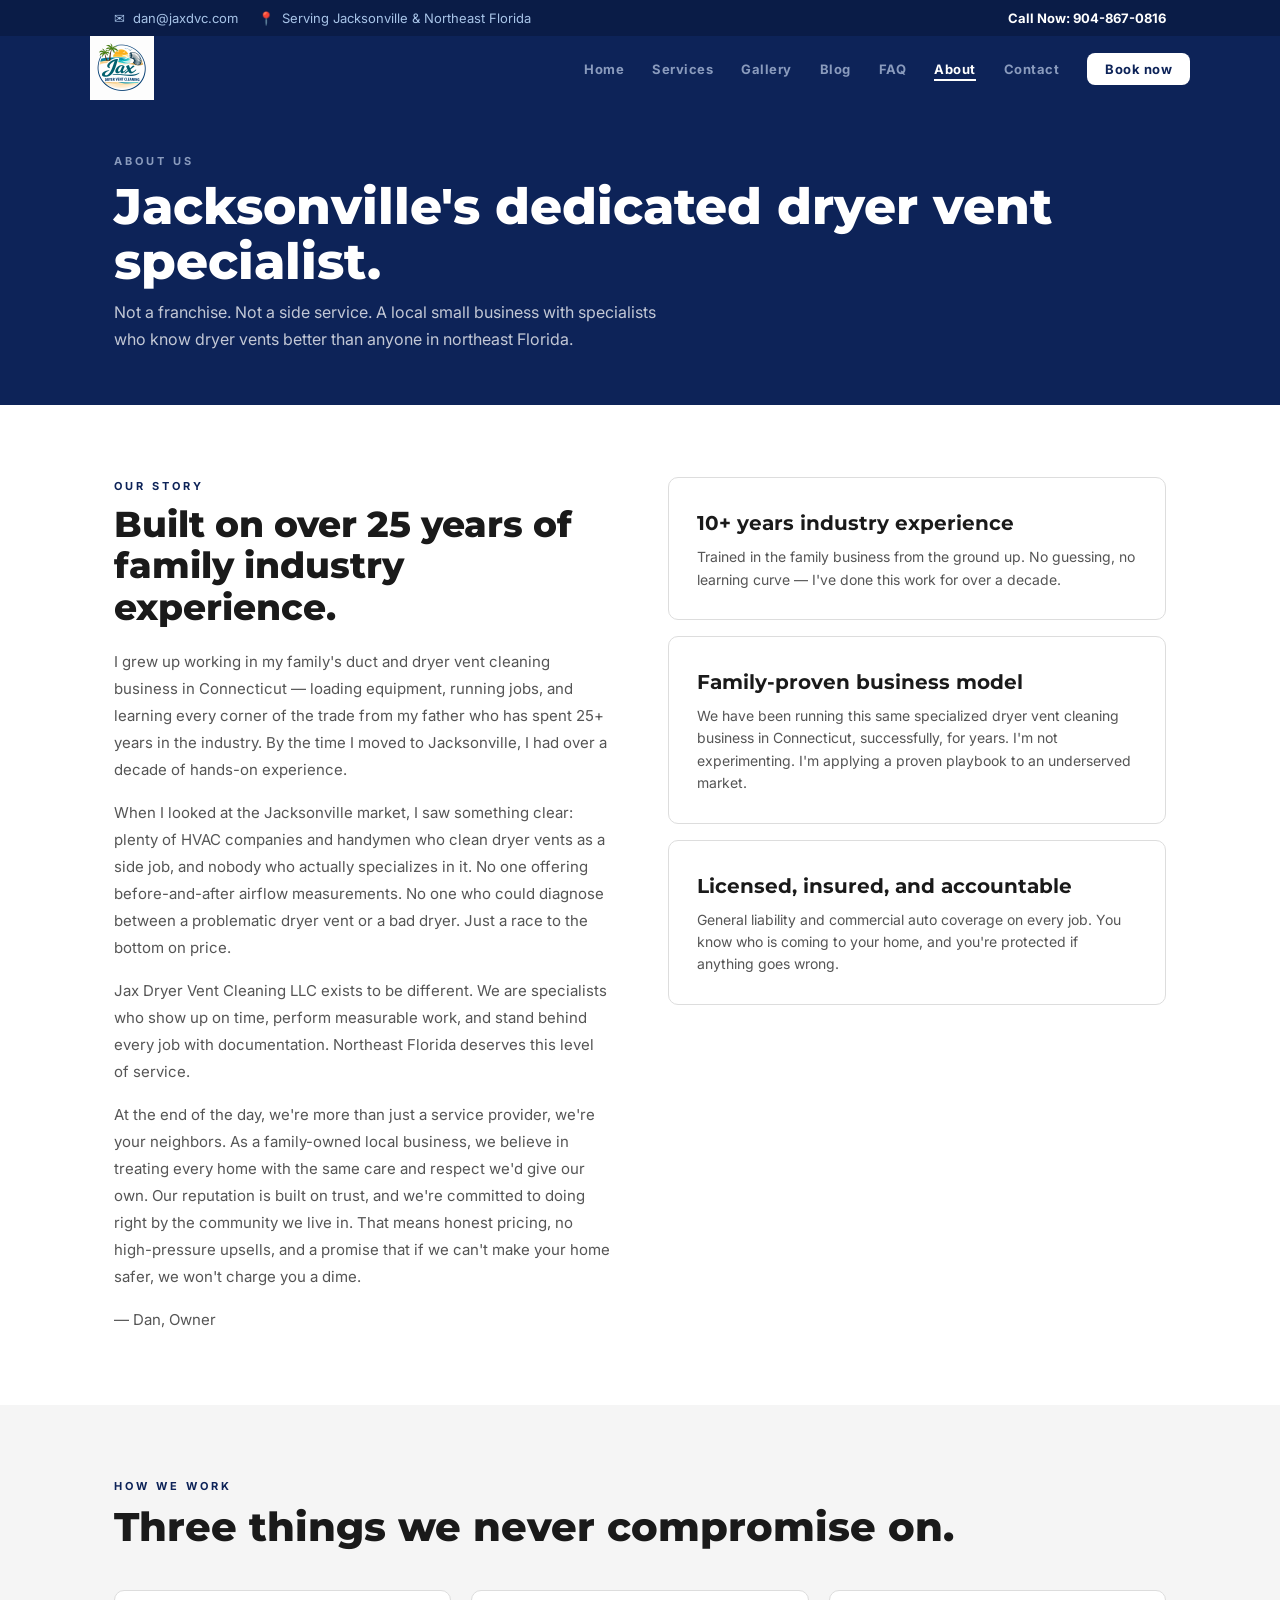
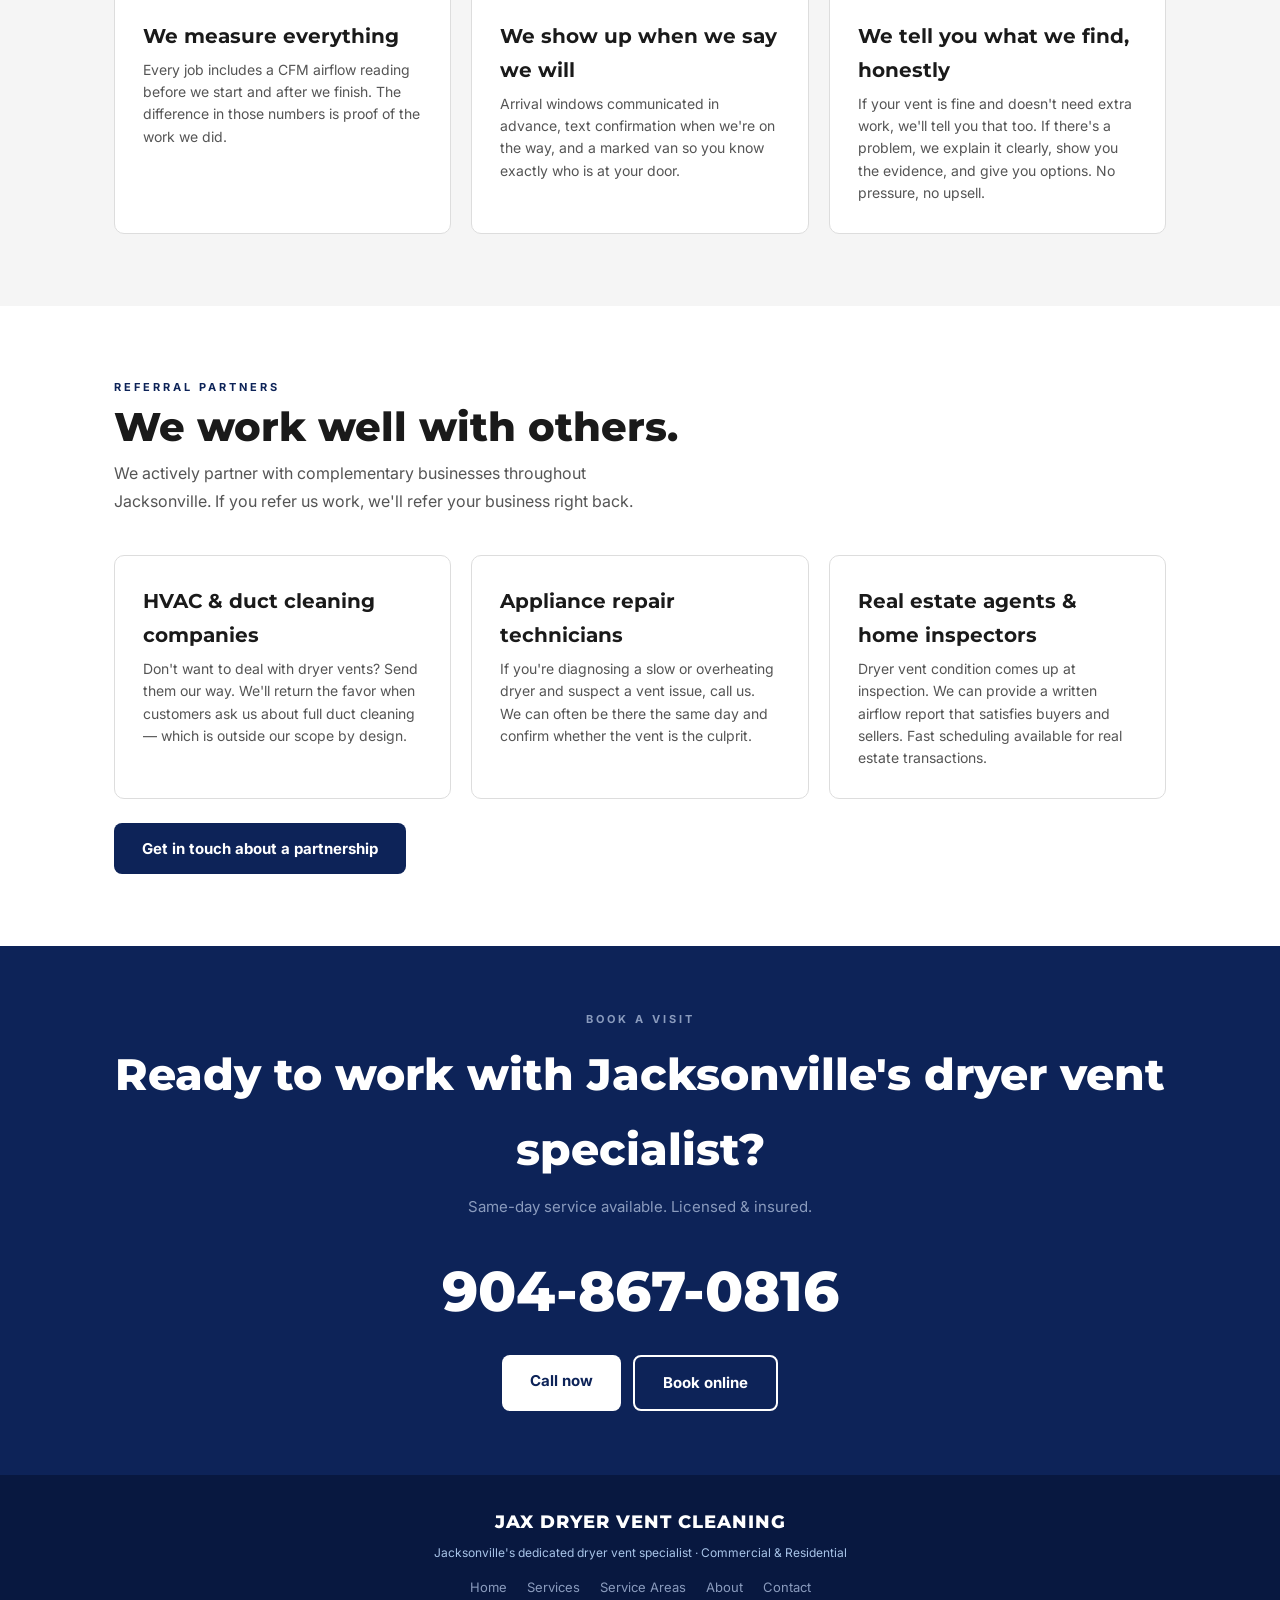
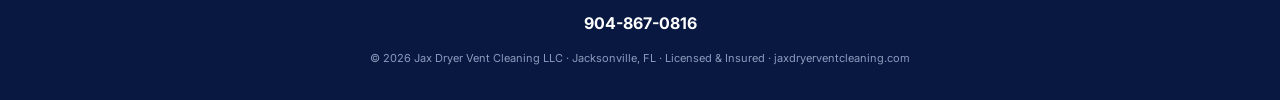
==== commit f1400921: "Final publish and officially live site. Updated contact form to remove jobber integration" ====
--- a/about.html
+++ b/about.html
@@ -1,13 +1,13 @@
 <!DOCTYPE html>
 <html lang="en">
 
-<!-- JAX DRYER VENT CLEANERS — ABOUT PAGE (about.html) -->
+<!-- JAX DRYER VENT CLEANING — ABOUT PAGE (about.html) -->
 
 <head>
   <meta charset="UTF-8">
   <meta name="viewport" content="width=device-width, initial-scale=1.0">
-  <title>About Us | Jax Dryer Vent Cleaners Jacksonville FL</title>
-  <meta name="description" content="Meet Dan, owner of Jax Dryer Vent Cleaners. Jacksonville's dedicated dryer vent specialist with 10+ years industry experience and an electrical engineering background.">
+  <title>About Us | Jax Dryer Vent Cleaning Jacksonville FL</title>
+  <meta name="description" content="Meet Dan, owner of Jax Dryer Vent Cleaning. Jacksonville's dedicated dryer vent specialist with 10+ years industry experience and an electrical engineering background.">
   <link rel="canonical" href="https://www.jaxdryerventcleaning.com/about.html">
   <link rel="stylesheet" href="style.css">
 </head>
@@ -170,9 +170,9 @@
       <div class="section-label section-label-light">Book a visit</div>
       <h2>Ready to work with Jacksonville's dryer vent specialist?</h2>
       <p>Same-day service available. Licensed &amp; insured.</p>
-      <a href="tel:9045551234" class="cta-phone">904-555-1234</a>
+      <a href="tel:9048670816" class="cta-phone">904-867-0816</a>
       <div style="display:flex; gap:12px; justify-content:center; flex-wrap:wrap;">
-        <a href="tel:9045551234" class="btn btn-gold">Call now</a>
+        <a href="tel:9048670816" class="btn btn-gold">Call now</a>
         <a href="contact.html"   class="btn btn-outline">Book online</a>
       </div>
     </div>
--- a/style.css
+++ b/style.css
@@ -1,5 +1,5 @@
 /* ==========================================================================
-   JAX DRYER VENT CLEANERS — MAIN STYLESHEET
+   JAX DRYER VENT CLEANING — MAIN STYLESHEET
    File: style.css
 
    COLOR PALETTE:
@@ -165,7 +165,23 @@
   box-shadow: 0 8px 24px rgba(0,0,0,0.3);
 }
 
-.nav-hamburger-wrap:hover .mobile-nav-dropdown { display: block; }
+.mobile-nav-dropdown.is-active { display: block; }
+
+/* Sticky Mobile CTA */
+.mobile-sticky-cta {
+  display: none;
+  position: fixed;
+  bottom: 0;
+  left: 0;
+  width: 100%;
+  background: #C49A3D; /* Gold/Teal contrast */
+  color: #fff;
+  text-align: center;
+  padding: 16px;
+  font-weight: 800;
+  z-index: 999;
+  box-shadow: 0 -2px 10px rgba(0,0,0,0.2);
+}
 
 .mobile-nav-dropdown ul {
   list-style: none;
@@ -624,7 +640,56 @@
 
 
 /* ==========================================================================
-   20. CONTACT PAGE — CONTACT INFO SIDEBAR
+   20. CONTACT ACTION BUTTONS
+   Large click-to-call and click-to-email buttons on the contact page.
+   ========================================================================== */
+
+.contact-action-btn {
+  display: flex;
+  align-items: center;
+  gap: 20px;
+  padding: 22px 24px;
+  border-radius: var(--radius);
+  background: var(--navy);
+  color: var(--white);
+  text-decoration: none;
+  margin-bottom: 16px;
+  transition: opacity 0.2s;
+}
+
+.contact-action-btn:hover { opacity: 0.88; }
+
+.contact-action-icon {
+  width: 48px;
+  height: 48px;
+  background: rgba(255,255,255,0.12);
+  border-radius: var(--radius);
+  display: flex;
+  align-items: center;
+  justify-content: center;
+  flex-shrink: 0;
+}
+
+.contact-action-label {
+  font-size: 11px;
+  font-weight: 700;
+  text-transform: uppercase;
+  letter-spacing: 2px;
+  color: var(--navy-soft);
+  margin-bottom: 4px;
+}
+
+.contact-action-value {
+  font-family: 'Montserrat', sans-serif;
+  font-size: 22px;
+  font-weight: 800;
+  color: var(--white);
+  line-height: 1.1;
+}
+
+
+/* ==========================================================================
+   21. CONTACT PAGE — CONTACT INFO SIDEBAR
    ========================================================================== */
 
 .contact-info-item { display: flex; gap: 14px; align-items: flex-start; margin-bottom: 24px; }
@@ -762,6 +827,7 @@
   .hero            { padding: 48px 20px 44px; }
   .service-grid-2col { grid-template-columns: 1fr; }
   .hero-trust      { flex-wrap: wrap; gap: 10px; }
+  .mobile-sticky-cta { display: block; }
 }
 
 @media (max-width: 700px) {
